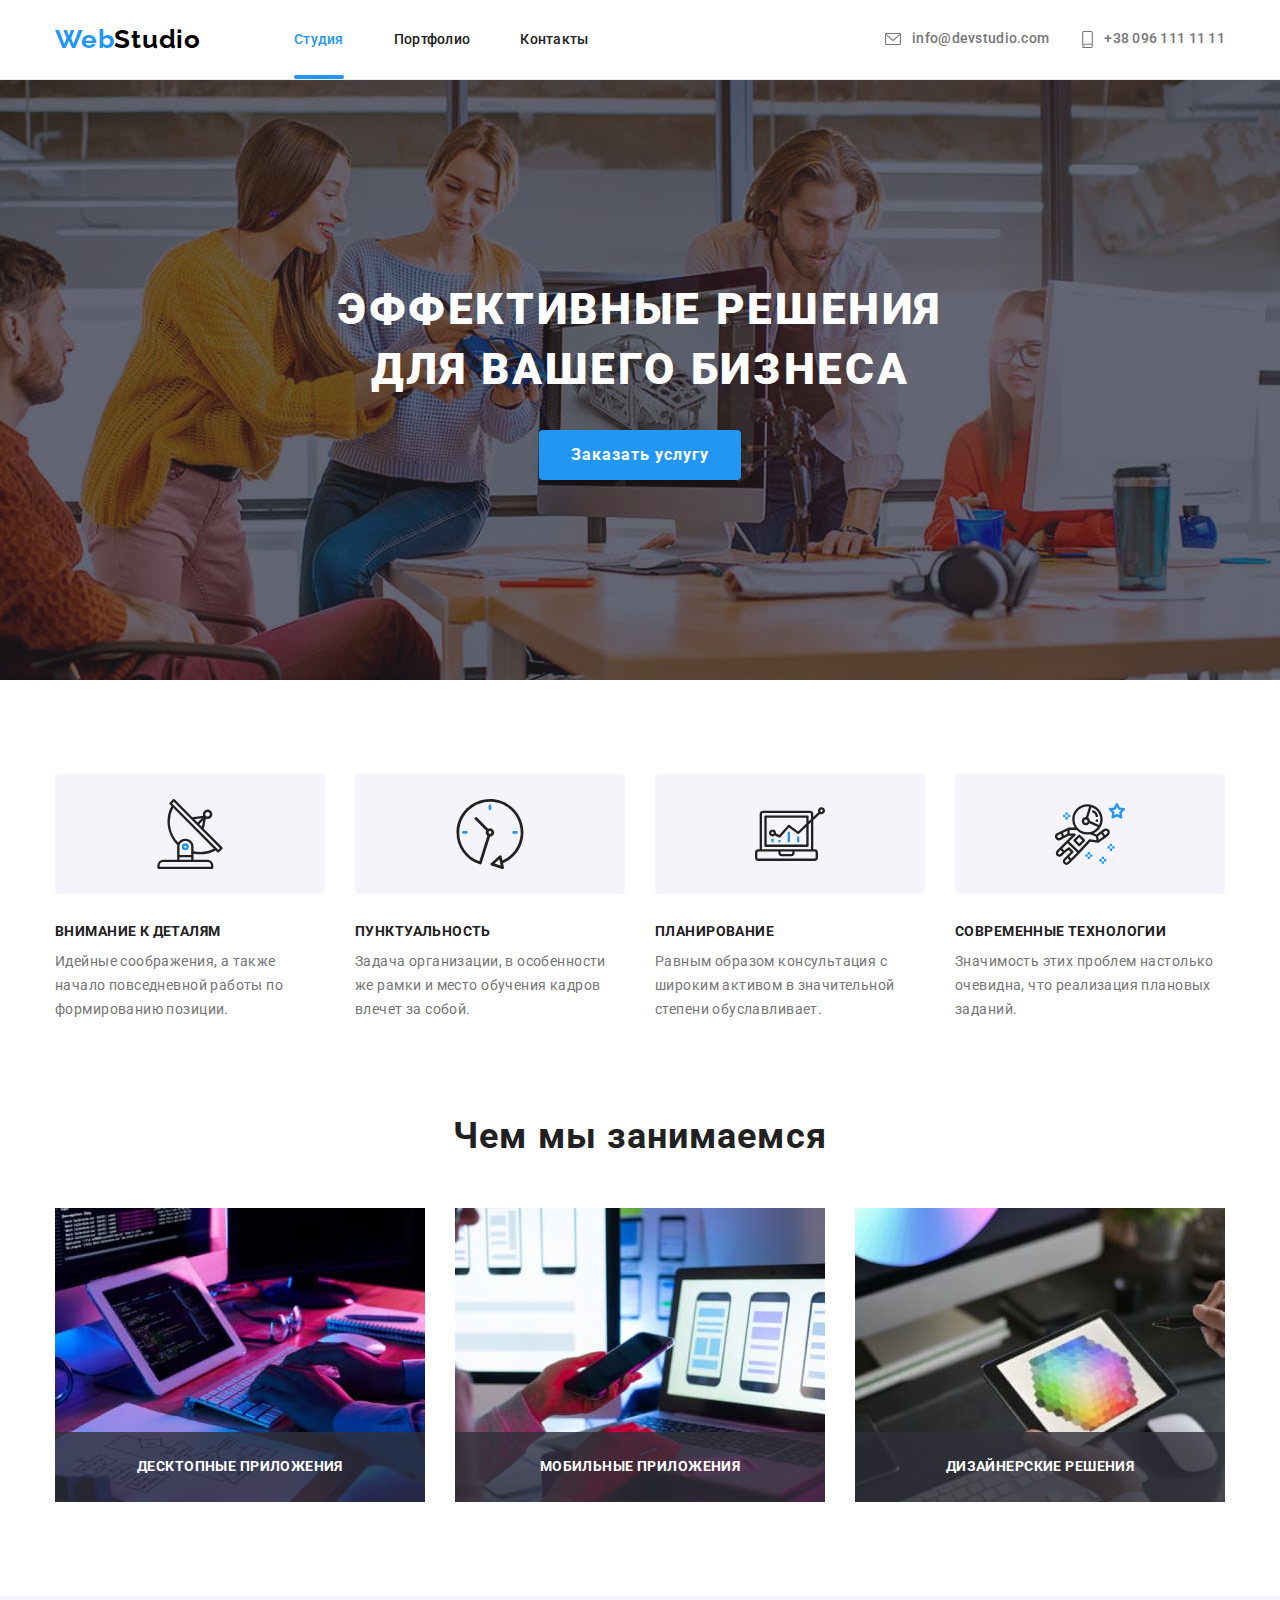
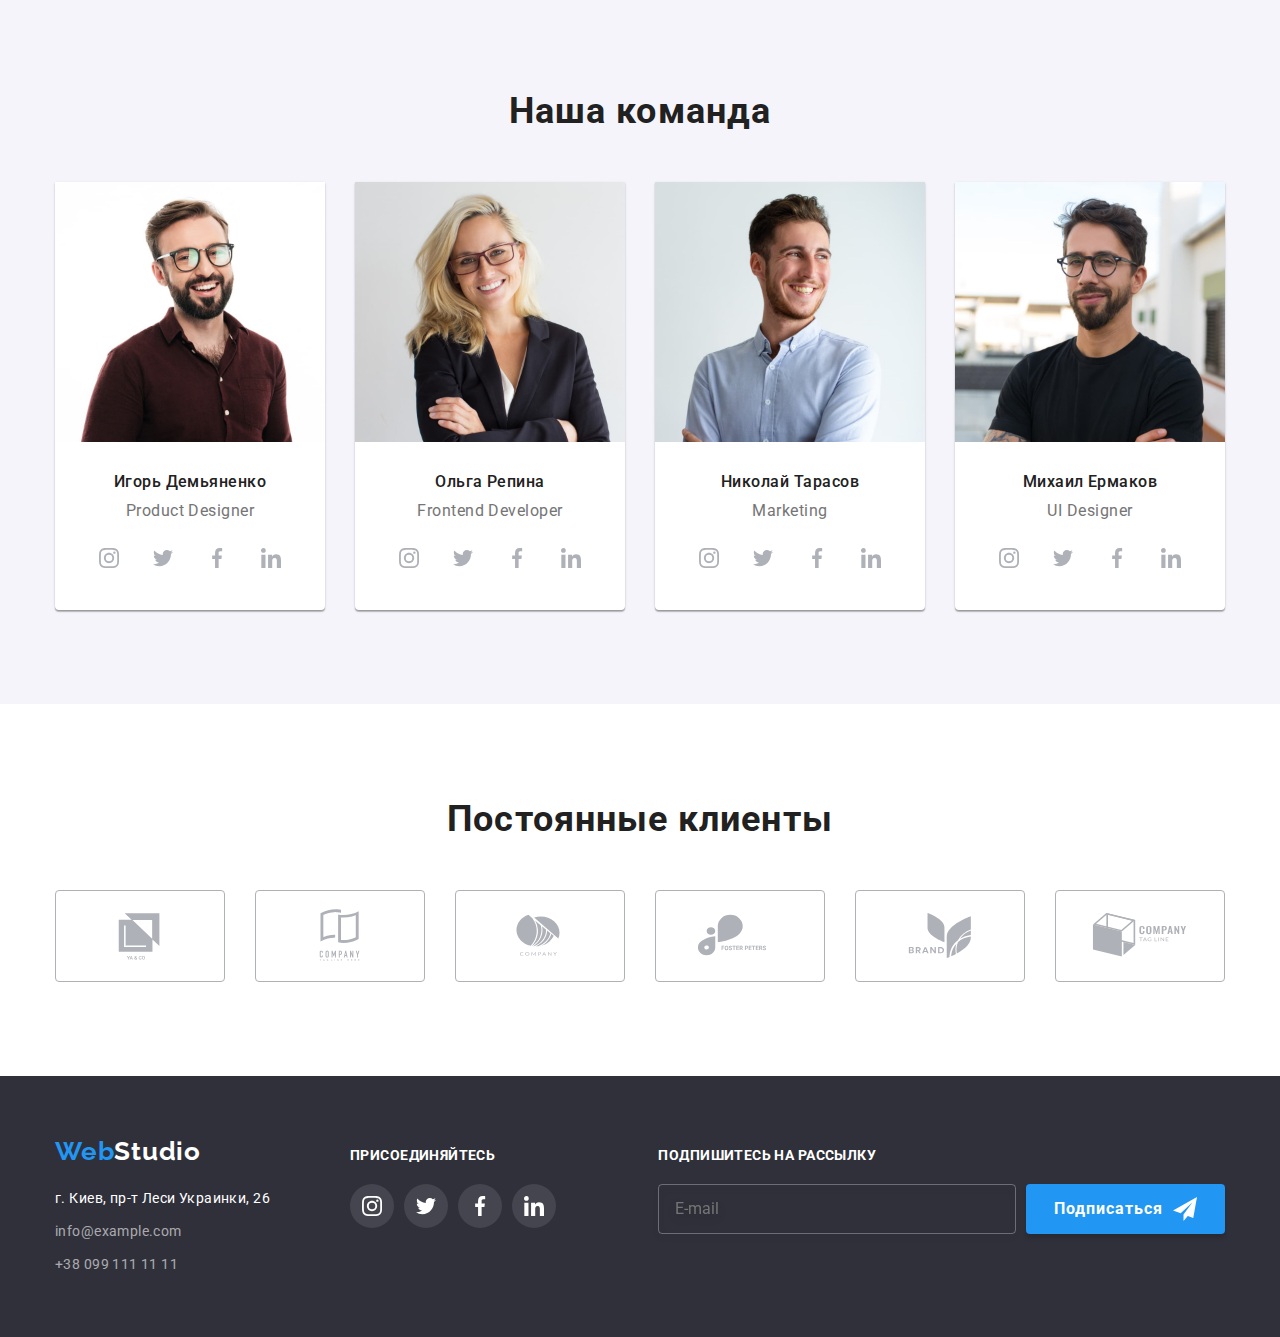
==== index.html @ 0b3add5d "new-account" ====
<!DOCTYPE html>
<html lang="ru">
  <head>
    <meta charset="UTF-8" />
    <meta http-equiv="X-UA-Compatible" content="IE=edge" />
    <meta name="viewport" content="width=device-width, initial-scale=1.0" />
    <title>Студия</title>
    <link rel="preconnect" href="https://fonts.googleapis.com" />
    <link rel="preconnect" href="https://fonts.gstatic.com" crossorigin />
    <link
      href="https://fonts.googleapis.com/css2?family=Raleway:wght@700&family=Roboto:wght@400;500;700;900&display=swap"
      rel="stylesheet"
    />
    <link rel="stylesheet" href="./css/main.min.css" />
  </head>
  <body>
    <header class="header">
      <div class="container container__header">
        <nav class="navigation">
          <a class="logo header__logo" href="./index.html"
            ><span class="header__logo--first-color">Web</span
            ><span class="header__logo--second-color">Studio</span></a
          >
          <ul class="navigation__list-link">
            <li class="navigation__item">
              <a
                href="./index.html"
                class="navigation__link navigation__link--current"
                >Студия</a
              >
            </li>
            <li class="navigation__item">
              <a href="./portfolio.html" class="navigation__link">Портфолио</a>
            </li>
            <li class="navigation__item">
              <a href="" class="navigation__link">Контакты</a>
            </li>
          </ul>
        </nav>
        <ul class="contacts">
          <li class="contacts__item">
            <a href="mailto:info@devstudio.com" class="contacts__link"
              ><svg class="contacts__icon" width="18" height="16">
                <use href="./images/sprite.svg#header-mail"></use>
              </svg>
              info@devstudio.com</a
            >
          </li>
          <li class="contacts__item">
            <a href="tel:+380961111111" class="contacts__link"
              ><svg class="contacts__icon1" width="17" height="27">
                <use href="./images/sprite.svg#header-smartphone"></use>
              </svg>
              +38 096 111 11 11</a
            >
          </li>
        </ul>
      </div>
    </header>
    <main>
      <section class="hero">
        <div class="container container__hero">
          <h1 class="main-title">Эффективные решения для вашего бизнеса</h1>
          <button class="service-button" type="button" data-modal-open>
            Заказать услугу
          </button>
        </div>
      </section>
      <section class="advantages section">
        <div class="container">
          <h2 class="secondary-title secondary-title--hidden">
            Наши преимущества
          </h2>
          <ul class="advantages__list">
            <li class="advantages__item">
              <div class="advantages__logo--backdrop">
                <svg class="advantages__logo" width="70" height="70">
                  <use href="./images/sprite.svg#advantage-antenna"></use>
                </svg>
              </div>
              <h3 class="advantages__title">Внимание к деталям</h3>
              <p class="advantages__description">
                Идейные соображения, а также начало повседневной работы по
                формированию позиции.
              </p>
            </li>
            <li class="advantages__item">
              <div class="advantages__logo--backdrop">
                <svg class="advantages__logo" width="70" height="70">
                  <use href="./images/sprite.svg#advantage-clock"></use>
                </svg>
              </div>
              <h3 class="advantages__title">Пунктуальность</h3>
              <p class="advantages__description">
                Задача организации, в особенности же рамки и место обучения
                кадров влечет за собой.
              </p>
            </li>
            <li class="advantages__item">
              <div class="advantages__logo--backdrop">
                <svg class="advantages__logo" width="70" height="70">
                  <use href="./images/sprite.svg#advantage-diagram"></use>
                </svg>
              </div>
              <h3 class="advantages__title">Планирование</h3>
              <p class="advantages__description">
                Равным образом консультация с широким активом в значительной
                степени обуславливает.
              </p>
            </li>
            <li class="advantages__item">
              <div class="advantages__logo--backdrop">
                <svg class="advantages__logo" width="70" height="70">
                  <use href="./images/sprite.svg#advantage-astronaut"></use>
                </svg>
              </div>
              <h3 class="advantages__title">Современные технологии</h3>
              <p class="advantages__description">
                Значимость этих проблем настолько очевидна, что реализация
                плановых заданий.
              </p>
            </li>
          </ul>
        </div>
      </section>
      <section class="what-we-do-section">
        <div class="container">
          <h2 class="secondary-title">Чем мы занимаемся</h2>
          <ul class="what-we-do__list">
            <li class="what-we-do__item">
              <img
                src="./images/we-do-1.jpg"
                alt="Десктопные приложения"
                width="370"
                height="294"
                class="what-we-do__image"
              />
              <p class="what-we-do-label">Десктопные приложения</p>
            </li>
            <li class="what-we-do__item">
              <img
                src="./images/we-do-2.jpg"
                alt="Мобильные приложения"
                width="370"
                height="294"
                class="what-we-do__image"
              />
              <p class="what-we-do-label">Мобильные приложения</p>
            </li>
            <li class="what-we-do__item">
              <img
                src="./images/we-do-3.jpg"
                alt="Дизайнерские решения"
                width="370"
                height="294"
                class="what-we-do__image"
              />
              <p class="what-we-do-label">Дизайнерские решения</p>
            </li>
          </ul>
        </div>
      </section>
      <section class="our-team-section">
        <div class="container">
          <h2 class="secondary-title">Наша команда</h2>
          <ul class="our-team__list">
            <li class="our-team__item">
              <img
                src="./images/team-foto1.jpg"
                alt="Фотография члена команды"
                width="270"
                height="260"
                class="our-team__foto"
              />
              <p class="our-team__member-team-name">Игорь Демьяненко</p>
              <p class="our-team__member-team-position" lang="en">
                Product Designer
              </p>
              <ul class="social-links-list">
                <li class="social-links-list__item">
                  <a href="" class="social-links-list__social-link">
                    <svg class="social-link-icon" width="20" height="20">
                      <use href="./images/sprite.svg#social-instagram"></use>
                    </svg>
                  </a>
                </li>
                <li class="social-links-list__item">
                  <a href="" class="social-links-list__social-link">
                    <svg class="social-link-icon" width="20" height="20">
                      <use href="./images/sprite.svg#social-twitter"></use>
                    </svg>
                  </a>
                </li>
                <li class="social-links-list__item">
                  <a href="" class="social-links-list__social-link">
                    <svg class="social-link-icon" width="20" height="20">
                      <use href="./images/sprite.svg#social-facebook"></use>
                    </svg>
                  </a>
                </li>
                <li class="social-links-list__item">
                  <a href="" class="social-links-list__social-link">
                    <svg class="social-link-icon" width="20" height="20">
                      <use href="./images/sprite.svg#social-linkedin"></use>
                    </svg>
                  </a>
                </li>
              </ul>
            </li>
            <li class="our-team__item">
              <img
                src="./images/team-foto2.jpg"
                alt="Фотография члена команды"
                width="270"
                height="260"
                class="our-team__foto"
              />
              <p class="our-team__member-team-name">Ольга Репина</p>
              <p class="our-team__member-team-position" lang="en">
                Frontend Developer
              </p>
              <ul class="social-links-list">
                <li class="social-links-list__item">
                  <a href="" class="social-links-list__social-link">
                    <svg class="social-link-icon" width="20" height="20">
                      <use href="./images/sprite.svg#social-instagram"></use>
                    </svg>
                  </a>
                </li>
                <li class="social-links-list__item">
                  <a href="" class="social-links-list__social-link">
                    <svg class="social-link-icon" width="20" height="20">
                      <use href="./images/sprite.svg#social-twitter"></use>
                    </svg>
                  </a>
                </li>
                <li class="social-links-list__item">
                  <a href="" class="social-links-list__social-link">
                    <svg class="social-link-icon" width="20" height="20">
                      <use href="./images/sprite.svg#social-facebook"></use>
                    </svg>
                  </a>
                </li>
                <li class="social-links-list__item">
                  <a href="" class="social-links-list__social-link">
                    <svg class="social-link-icon" width="20" height="20">
                      <use href="./images/sprite.svg#social-linkedin"></use>
                    </svg>
                  </a>
                </li>
              </ul>
            </li>
            <li class="our-team__item">
              <img
                src="./images/team-foto3.jpg"
                alt="Фотография члена команды"
                width="270"
                height="260"
                class="our-team__foto"
              />
              <p class="our-team__member-team-name">Николай Тарасов</p>
              <p class="our-team__member-team-position" lang="en">Marketing</p>
              <ul class="social-links-list">
                <li class="social-links-list__item">
                  <a href="" class="social-links-list__social-link">
                    <svg class="social-link-icon" width="20" height="20">
                      <use href="./images/sprite.svg#social-instagram"></use>
                    </svg>
                  </a>
                </li>
                <li class="social-links-list__item">
                  <a href="" class="social-links-list__social-link">
                    <svg class="social-link-icon" width="20" height="20">
                      <use href="./images/sprite.svg#social-twitter"></use>
                    </svg>
                  </a>
                </li>
                <li class="social-links-list__item">
                  <a href="" class="social-links-list__social-link">
                    <svg class="social-link-icon" width="20" height="20">
                      <use href="./images/sprite.svg#social-facebook"></use>
                    </svg>
                  </a>
                </li>
                <li class="social-links-list__item">
                  <a href="" class="social-links-list__social-link">
                    <svg class="social-link-icon" width="20" height="20">
                      <use href="./images/sprite.svg#social-linkedin"></use>
                    </svg>
                  </a>
                </li>
              </ul>
            </li>
            <li class="our-team__item">
              <img
                src="./images/team-foto4.jpg"
                alt="Фотография члена команды"
                width="270"
                height="260"
                class="our-team__foto"
              />
              <p class="our-team__member-team-name">Михаил Ермаков</p>
              <p class="our-team__member-team-position" lang="en">
                UI Designer
              </p>
              <ul class="social-links-list">
                <li class="social-links-list__item">
                  <a href="" class="social-links-list__social-link">
                    <svg class="social-link-icon" width="20" height="20">
                      <use href="./images/sprite.svg#social-instagram"></use>
                    </svg>
                  </a>
                </li>
                <li class="social-links-list__item">
                  <a href="" class="social-links-list__social-link">
                    <svg class="social-link-icon" width="20" height="20">
                      <use href="./images/sprite.svg#social-twitter"></use>
                    </svg>
                  </a>
                </li>
                <li class="social-links-list__item">
                  <a href="" class="social-links-list__social-link">
                    <svg class="social-link-icon" width="20" height="20">
                      <use href="./images/sprite.svg#social-facebook"></use>
                    </svg>
                  </a>
                </li>
                <li class="social-links-list__item">
                  <a href="" class="social-links-list__social-link">
                    <svg class="social-link-icon" width="20" height="20">
                      <use href="./images/sprite.svg#social-linkedin"></use>
                    </svg>
                  </a>
                </li>
              </ul>
            </li>
          </ul>
        </div>
      </section>
      <section class="our-partners-section">
        <div class="container">
          <h2 class="secondary-title">Постоянные клиенты</h2>
          <ul class="our-partners__list">
            <li class="our-partners__item">
              <a href="" class="our-partners__link">
                <svg class="our-partners__logo" width="106" height="60">
                  <use href="./images/sprite.svg#company-logo-1"></use>
                </svg>
              </a>
            </li>
            <li class="our-partners__item">
              <a href="" class="our-partners__link">
                <svg class="our-partners__logo" width="106" height="60">
                  <use href="./images/sprite.svg#company-logo-2"></use>
                </svg>
              </a>
            </li>
            <li class="our-partners__item">
              <a href="" class="our-partners__link">
                <svg class="our-partners__logo" width="106" height="60">
                  <use href="./images/sprite.svg#company-logo-3"></use>
                </svg>
              </a>
            </li>
            <li class="our-partners__item">
              <a href="" class="our-partners__link">
                <svg class="our-partners__logo" width="106" height="60">
                  <use href="./images/sprite.svg#company-logo-4"></use>
                </svg>
              </a>
            </li>
            <li class="our-partners__item">
              <a href="" class="our-partners__link">
                <svg class="our-partners__logo" width="106" height="60">
                  <use href="./images/sprite.svg#company-logo-5"></use>
                </svg>
              </a>
            </li>
            <li class="our-partners__item">
              <a href="" class="our-partners__link">
                <svg class="our-partners__logo" width="106" height="60">
                  <use href="./images/sprite.svg#company-logo-6"></use>
                </svg>
              </a>
            </li>
          </ul>
        </div>
      </section>
    </main>
    <footer class="footer">
      <div class="container container__footer">
        <div class="footer__contacts">
          <a href="./index.html" class="logo footer__logo">
            <span class="footer__logo--first-color">Web</span
            ><span class="footer__logo--second-color">Studio</span>
          </a>
          <address class="address">
            <ul class="address__list">
              <li class="address__item">
                <a href="" class="address__link address__link--color"
                  >г. Киев, пр-т Леси Украинки, 26</a
                >
              </li>
              <li class="address__item">
                <a
                  href="mailto:info@example.com"
                  class="address__link address__link--different-color"
                  >info@example.com</a
                >
              </li>
              <li class="address__item">
                <a
                  href="tel:+380991111111"
                  class="address__link address__link--different-color"
                  >+38 099 111 11 11</a
                >
              </li>
            </ul>
          </address>
        </div>
        <div class="join">
          <p class="footer__action-title">присоединяйтесь</p>
          <ul class="social-links-list">
            <li class="social-links-list__item">
              <a
                href=""
                class="social-links-list__social-link social-links-list__social-link--footer-colors"
              >
                <svg class="social-link-icon" width="20" height="20">
                  <use href="./images/sprite.svg#social-instagram"></use>
                </svg>
              </a>
            </li>
            <li class="social-links-list__item">
              <a
                href=""
                class="social-links-list__social-link social-links-list__social-link--footer-colors"
              >
                <svg class="social-link-icon" width="20" height="20">
                  <use href="./images/sprite.svg#social-twitter"></use>
                </svg>
              </a>
            </li>
            <li class="social-links-list__item">
              <a
                href=""
                class="social-links-list__social-link social-links-list__social-link--footer-colors"
              >
                <svg class="social-link-icon" width="20" height="20">
                  <use href="./images/sprite.svg#social-facebook"></use>
                </svg>
              </a>
            </li>
            <li class="social-links-list__item">
              <a
                href=""
                class="social-links-list__social-link social-links-list__social-link--footer-colors"
              >
                <svg class="social-link-icon" width="20" height="20">
                  <use href="./images/sprite.svg#social-linkedin"></use>
                </svg>
              </a>
            </li>
          </ul>
        </div>
        <div class="subscrube">
          <p class="footer__action-title">Подпишитесь на рассылку</p>
          <form class="subscrube__form">
            <input
              class="subscrube__input"
              type="email"
              name="email"
              placeholder="E-mail"
            />
            <button class="subscrube__button" type="submit">
              Подписаться
              <svg class="subscrube__icon" width="24" height="24">
                <use href="./images/sprite.svg#footer-send"></use>
              </svg>
            </button>
          </form>
        </div>
      </div>
    </footer>
    <!-- @@@@@@@@@@@@@@@@@@@@   MODAL-WINDOW   $$$$$$$$$$$$$$$$$$$$$$$$ -->
    <div class="backdrop backdrop--is-hidden" data-modal>
      <div class="modal-window">
        <button class="close-button" data-modal-close>
          <svg class="close-icon" width="30" height="30">
            <use href="./images/sprite.svg#modal-close"></use>
          </svg>
        </button>
        <p class="modal-window__title">
          Оставьте свои данные, мы вам перезвоним
        </p>
        <form class="reqest-form" autocomplete="off">
          <label class="reqest-form__label">
            <span>Имя</span>
            <input class="reqest-form__input" name="name" type="text" />
            <svg class="reqest-form__icon" width="18" height="18">
              <use href="./images/sprite.svg#modal-person"></use>
            </svg>
          </label>
          <label class="reqest-form__label">
            <span>Телефон</span>
            <input class="reqest-form__input" name="phonenumber" type="tel" />
            <svg class="reqest-form__icon" width="18" height="18">
              <use href="./images/sprite.svg#modal-phone"></use>
            </svg>
          </label>
          <label class="reqest-form__label">
            <span>Почта</span>
            <input class="reqest-form__input" name="email" type="email" />
            <svg class="reqest-form__icon" width="18" height="18">
              <use href="./images/sprite.svg#modal-email"></use>
            </svg>
          </label>
          <label class="reqest-form__label reqest-form__label--larger-margin">
            <span>Комментарий</span>
            <textarea
              class="reqest-form__textarea"
              name="comments"
              placeholder="Введите текст"
            ></textarea>
          </label>
          <label class="reqest-form__label-checkbox">
            <input type="checkbox" class="reqest-form__checkbox" />
            <span class="reqest-form__icon-checkbox"></span>
            <span>Соглашаюсь с рассылкой и принимаю</span>&nbsp;
            <a href="" class="reqest-form__agreement-link">Условия договора</a>
          </label>
          <button class="reqest-form__button" type="submit">Отправить</button>
        </form>
      </div>
    </div>
    <script src="./js/modal.js"></script>
  </body>
</html>
---- css/main.min.css ----
*,::before,::after{-webkit-box-sizing:border-box;box-sizing:border-box}html{line-height:1.15;-webkit-text-size-adjust:100%;-moz-tab-size:4;-o-tab-size:4;tab-size:4}body{margin:0;font-family:system-ui,-apple-system,"Segoe UI",Roboto,Helvetica,Arial,sans-serif,"Apple Color Emoji","Segoe UI Emoji"}hr{height:0;color:inherit}abbr[title]{-webkit-text-decoration:underline dotted;text-decoration:underline dotted}b,strong{font-weight:bolder}code,kbd,samp,pre{font-family:ui-monospace, SFMono-Regular, Consolas, 'Liberation Mono', Menlo, monospace;font-size:1em}small{font-size:80%}sub,sup{font-size:75%;line-height:0;position:relative;vertical-align:baseline}sub{bottom:-0.25em}sup{top:-0.5em}table{text-indent:0;border-color:inherit}button,input,optgroup,select,textarea{font-family:inherit;font-size:100%;line-height:1.15;margin:0}button,select{text-transform:none}button,[type='button'],[type='reset'],[type='submit']{-webkit-appearance:button}::-moz-focus-inner{border-style:none;padding:0}:-moz-focusring{outline:1px dotted ButtonText}:-moz-ui-invalid{box-shadow:none}legend{padding:0}progress{vertical-align:baseline}::-webkit-inner-spin-button,::-webkit-outer-spin-button{height:auto}[type='search']{-webkit-appearance:textfield;outline-offset:-2px}::-webkit-search-decoration{-webkit-appearance:none}::-webkit-file-upload-button{-webkit-appearance:button;font:inherit}summary{display:list-item}ul{margin:0;padding:0;list-style:none}h1,h2,h3,p{margin:0;padding:0}img,svg{display:block}a{text-decoration:none}address{font-style:normal}body{font-family:"Roboto",sans-serif;color:#212121;background-color:#ffffff}.navigation__link,.contacts__link{-webkit-transition:color 250ms cubic-bezier(0.4, 0, 0.2, 1);transition:color 250ms cubic-bezier(0.4, 0, 0.2, 1)}.navigation__link:hover,.contacts__link:hover,.navigation__link:focus,.contacts__link:focus{-webkit-transform:transition;transform:transition;color:#2196f3}.secondary-title--hidden,.reqest-form__checkbox{position:absolute;width:1px;height:1px;margin:-1px;padding:0;overflow:hidden;border:0;clip:rect(0 0 0 0)}.secondary-title{margin-bottom:50px;font-weight:700;font-size:36px;line-height:1.17;letter-spacing:0.03em;text-align:center;color:#212121}.container{width:1200px;padding:0 15px;margin:0 auto}.service-button,.subscrube__button,.reqest-form__button,.filter__button{display:-webkit-box;display:-ms-flexbox;display:flex;-webkit-box-pack:center;-ms-flex-pack:center;justify-content:center;-webkit-box-align:center;-ms-flex-align:center;align-items:center;-webkit-box-shadow:0px 4px 4px rgba(0,0,0,0.15);box-shadow:0px 4px 4px rgba(0,0,0,0.15);border-radius:4px;border:none;cursor:pointer;-webkit-transition:background-color 250ms cubic-bezier(0.4, 0, 0.2, 1);transition:background-color 250ms cubic-bezier(0.4, 0, 0.2, 1)}.service-button:hover,.subscrube__button:hover,.reqest-form__button:hover,.filter__button:hover,.service-button:focus,.subscrube__button:focus,.reqest-form__button:focus,.filter__button:focus{-webkit-transform:transition;transform:transition;background-color:#188ce8}.service-button,.subscrube__button,.reqest-form__button{font-weight:700;font-size:16px;line-height:1.88;letter-spacing:0.06em;color:#fff;background-color:#2196f3}.filter__button{font-weight:500;font-size:16px;line-height:1.62;letter-spacing:0.03em;background-color:#f5f4fa;-webkit-box-shadow:none;box-shadow:none;-webkit-transition:color 250ms cubic-bezier(0.4, 0, 0.2, 1),background-color 250ms cubic-bezier(0.4, 0, 0.2, 1),-webkit-box-shadow 250ms cubic-bezier(0.4, 0, 0.2, 1);transition:color 250ms cubic-bezier(0.4, 0, 0.2, 1),background-color 250ms cubic-bezier(0.4, 0, 0.2, 1),-webkit-box-shadow 250ms cubic-bezier(0.4, 0, 0.2, 1);transition:color 250ms cubic-bezier(0.4, 0, 0.2, 1),background-color 250ms cubic-bezier(0.4, 0, 0.2, 1),box-shadow 250ms cubic-bezier(0.4, 0, 0.2, 1);transition:color 250ms cubic-bezier(0.4, 0, 0.2, 1),background-color 250ms cubic-bezier(0.4, 0, 0.2, 1),box-shadow 250ms cubic-bezier(0.4, 0, 0.2, 1),-webkit-box-shadow 250ms cubic-bezier(0.4, 0, 0.2, 1)}.filter__button:hover,.filter__button:focus{-webkit-transform:transition;transform:transition;color:#fff;-webkit-box-shadow:0px 4px 4px rgba(0,0,0,0.15);box-shadow:0px 4px 4px rgba(0,0,0,0.15)}.service-button{padding:10px 32px}.subscrube__button{padding:10px 28px}.reqest-form__button{-ms-flex-item-align:center;-ms-grid-row-align:center;align-self:center;width:200px;padding:10px 56px}.filter__button{padding:6px 22px}.filter__button--current{color:#fff;background-color:#2196f3;-webkit-box-shadow:0px 4px 4px rgba(0,0,0,0.15);box-shadow:0px 4px 4px rgba(0,0,0,0.15)}.close-button{position:absolute;right:8px;top:8px;display:-webkit-box;display:-ms-flexbox;display:flex;-webkit-box-pack:center;-ms-flex-pack:center;justify-content:center;-webkit-box-align:center;-ms-flex-align:center;align-items:center;width:30px;height:30px;border-radius:50%;border:1px solid rgba(0,0,0,0.1);background-color:inherit;fill:currentColor;outline-color:transparent;-webkit-transition:fill 250ms cubic-bezier(0.4, 0, 0.2, 1),outline-color 250ms cubic-bezier(0.4, 0, 0.2, 1);transition:fill 250ms cubic-bezier(0.4, 0, 0.2, 1),outline-color 250ms cubic-bezier(0.4, 0, 0.2, 1)}.close-button:hover,.close-button:focus{fill:#2196f3;cursor:pointer;outline-color:#2196f3}.logo{font-family:"Raleway",sans-serif;font-weight:700;font-size:26px;line-height:1.19;letter-spacing:0.03em}.header__logo{margin-right:93px}.header__logo--first-color{color:#2196f3}.header__logo--second-color{color:#000}.footer__logo{display:inline-block;margin-bottom:20px}.footer__logo--first-color{color:#2196f3}.footer__logo--second-color{color:#fff}.header{padding:24px 0;border-bottom:1px solid #ececec}.container__header{display:-webkit-box;display:-ms-flexbox;display:flex;-webkit-box-align:center;-ms-flex-align:center;align-items:center}.navigation{display:-webkit-box;display:-ms-flexbox;display:flex;-ms-flex-item-align:center;align-self:center}.navigation__list-link{display:-webkit-box;display:-ms-flexbox;display:flex;-webkit-box-align:center;-ms-flex-align:center;align-items:center}.navigation__item:not(:last-child){margin-right:50px}.navigation__link{position:relative;font-weight:500;font-size:14px;line-height:1.14;letter-spacing:0.02em;color:#212121}.navigation__link--current{color:#2196f3}.navigation__link--current::after{content:'';position:absolute;bottom:-32px;height:4px;width:100%;display:block;background-color:#2196f3;border-radius:2px}.contacts{display:-webkit-box;display:-ms-flexbox;display:flex;-webkit-box-align:center;-ms-flex-align:center;align-items:center;margin-left:auto}.contacts__item:first-child{margin-right:30px}.contacts__link{display:-webkit-box;display:-ms-flexbox;display:flex;-webkit-box-align:center;-ms-flex-align:center;align-items:center;font-weight:500;font-size:14px;line-height:1.14;letter-spacing:0.02em;color:#757575}.contacts__icon{margin-right:10px;fill:currentColor}.contacts__icon1{margin-right:8px;fill:currentColor}.container__hero{display:-webkit-box;display:-ms-flexbox;display:flex;-webkit-box-orient:vertical;-webkit-box-direction:normal;-ms-flex-direction:column;flex-direction:column;-webkit-box-align:center;-ms-flex-align:center;align-items:center}.hero{max-width:1600px;margin:0 auto;padding:200px 0;background-color:#c4c4c4;background-image:-webkit-gradient(linear, left top, left bottom, from(rgba(47,48,58,0.4)), to(rgba(47,48,58,0.4))),url(../images/bg-hero.jpg);background-image:linear-gradient(rgba(47,48,58,0.4), rgba(47,48,58,0.4)),url(../images/bg-hero.jpg);background-repeat:no-repeat;background-position:center;background-size:cover}.main-title{width:700px;margin-bottom:30px;font-weight:900;font-size:44px;line-height:1.36;letter-spacing:0.06em;text-align:center;text-transform:uppercase;color:#fff}.advantages{padding-top:94px}.advantages__list{display:-webkit-box;display:-ms-flexbox;display:flex;-webkit-box-pack:justify;-ms-flex-pack:justify;justify-content:space-between}.advantages__item{-ms-flex-preferred-size:calc((100% - 90px) / 4);flex-basis:calc((100% - 90px) / 4)}.advantages__logo--backdrop{height:120px;margin-bottom:30px;display:-webkit-box;display:-ms-flexbox;display:flex;-webkit-box-pack:center;-ms-flex-pack:center;justify-content:center;-webkit-box-align:center;-ms-flex-align:center;align-items:center;background:#f5f4fa;border-radius:4px}.advantages__title{margin-bottom:10px;font-weight:700;font-size:14px;line-height:1.14;letter-spacing:0.03em;text-transform:uppercase;color:#212121}.advantages__description{font-weight:400;font-size:14px;line-height:1.71;letter-spacing:0.03em;color:#757575}.what-we-do-section{padding:94px 0}.what-we-do__list{display:-webkit-box;display:-ms-flexbox;display:flex;-webkit-box-pack:justify;-ms-flex-pack:justify;justify-content:space-between}.what-we-do__item{position:relative}.what-we-do-label{position:absolute;bottom:0;width:100%;padding-top:27px;padding-bottom:27px;font-weight:700;font-size:14px;line-height:1.14;text-align:center;letter-spacing:0.03em;text-transform:uppercase;color:#fff;background-color:rgba(47,48,58,0.8)}.our-team-section{padding:94px 0;background-color:#f5f4fa}.our-team__list{display:-webkit-box;display:-ms-flexbox;display:flex;-webkit-box-pack:justify;-ms-flex-pack:justify;justify-content:space-between}.our-team__item{padding-bottom:30px;display:-webkit-box;display:-ms-flexbox;display:flex;-webkit-box-orient:vertical;-webkit-box-direction:normal;-ms-flex-direction:column;flex-direction:column;-webkit-box-align:center;-ms-flex-align:center;align-items:center;background:#ffffff;-webkit-box-shadow:0px 1px 3px rgba(0,0,0,0.12),0px 1px 1px rgba(0,0,0,0.14),0px 2px 1px rgba(0,0,0,0.2);box-shadow:0px 1px 3px rgba(0,0,0,0.12),0px 1px 1px rgba(0,0,0,0.14),0px 2px 1px rgba(0,0,0,0.2);border-radius:0px 0px 4px 4px}.our-team__member-team-name{margin-top:30px;margin-bottom:10px;font-weight:500;font-size:16px;line-height:1.19;letter-spacing:0.03em}.our-team__member-team-position{margin-bottom:16px;font-size:16px;line-height:1.19;letter-spacing:0.03em;color:#757575}.social-links-list{display:-webkit-box;display:-ms-flexbox;display:flex}.social-links-list__item:not(:last-child){margin-right:10px}.social-links-list__social-link{width:44px;height:44px;display:-webkit-box;display:-ms-flexbox;display:flex;-webkit-box-pack:center;-ms-flex-pack:center;justify-content:center;-webkit-box-align:center;-ms-flex-align:center;align-items:center;border-radius:50%;color:#afb1b8;-webkit-transition:background-color 250ms cubic-bezier(0.4, 0, 0.2, 1),color 250ms cubic-bezier(0.4, 0, 0.2, 1);transition:background-color 250ms cubic-bezier(0.4, 0, 0.2, 1),color 250ms cubic-bezier(0.4, 0, 0.2, 1)}.social-links-list__social-link--footer-colors{color:#fff;background-color:rgba(255,255,255,0.1)}.social-links-list__social-link:hover,.social-links-list__social-link:focus{color:#fff;background-color:#2196f3}.social-link-icon{fill:currentColor}.our-partners-section{padding:94px 0}.our-partners__list{display:-webkit-box;display:-ms-flexbox;display:flex;-webkit-box-pack:justify;-ms-flex-pack:justify;justify-content:space-between}.our-partners__link{width:170px;height:92px;display:-webkit-box;display:-ms-flexbox;display:flex;-webkit-box-pack:center;-ms-flex-pack:center;justify-content:center;-webkit-box-align:center;-ms-flex-align:center;align-items:center;border:1px solid #afb1b8;-webkit-box-sizing:border-box;box-sizing:border-box;border-radius:4px;color:#afb1b8;-webkit-transition:color 250ms cubic-bezier(0.4, 0, 0.2, 1),border-color 250ms cubic-bezier(0.4, 0, 0.2, 1);transition:color 250ms cubic-bezier(0.4, 0, 0.2, 1),border-color 250ms cubic-bezier(0.4, 0, 0.2, 1)}.our-partners__link:hover,.our-partners__link:focus{color:#2196f3;border-color:#2196f3}.our-partners__logo{fill:currentColor}.footer{padding:60px 0;background-color:#2f303a}.container__footer{display:-webkit-box;display:-ms-flexbox;display:flex;-webkit-box-align:baseline;-ms-flex-align:baseline;align-items:baseline}.address__list{margin-right:80px}.address__item:not(:last-child){margin-bottom:9px}.address__link{font-weight:400;font-size:14px;line-height:1.71;letter-spacing:0.03em;-webkit-transition:color 250ms cubic-bezier(0.4, 0, 0.2, 1);transition:color 250ms cubic-bezier(0.4, 0, 0.2, 1)}.address__link--color{color:#fff}.address__link--different-color{color:rgba(255,255,255,0.6)}.address__link:hover,.address__link:focus{color:#2196f3}.footer__action-title{margin-bottom:20px;font-weight:700;font-size:14px;line-height:1.14;letter-spacing:0.03em;text-transform:uppercase;color:#fff}.subscrube{margin-left:auto}.subscrube__form{display:-webkit-box;display:-ms-flexbox;display:flex}.subscrube__input{width:358px;height:50px;margin-right:10px;padding-left:16px;border:1px solid rgba(255,255,255,0.3);-webkit-box-sizing:border-box;box-sizing:border-box;-webkit-filter:drop-shadow(0px 4px 4px rgba(0,0,0,0.15));filter:drop-shadow(0px 4px 4px rgba(0,0,0,0.15));border-radius:4px;background-color:transparent;color:#fff}.subscrube__icon{margin-left:10px;fill:currentColor}.portfolio-section{padding:94px 0}.filter{display:-webkit-box;display:-ms-flexbox;display:flex;-webkit-box-pack:center;-ms-flex-pack:center;justify-content:center;margin-bottom:50px}.filter__item:not(:last-child){margin-right:8px}.examples-list{display:-webkit-box;display:-ms-flexbox;display:flex;-ms-flex-wrap:wrap;flex-wrap:wrap;-webkit-box-pack:justify;-ms-flex-pack:justify;justify-content:space-between}.examples-list__item:not(:nth-last-child(-n+3)){margin-bottom:30px}.examples-list__link{display:block;-webkit-transition:-webkit-box-shadow 250ms cubic-bezier(0.4, 0, 0.2, 1);transition:-webkit-box-shadow 250ms cubic-bezier(0.4, 0, 0.2, 1);transition:box-shadow 250ms cubic-bezier(0.4, 0, 0.2, 1);transition:box-shadow 250ms cubic-bezier(0.4, 0, 0.2, 1), -webkit-box-shadow 250ms cubic-bezier(0.4, 0, 0.2, 1)}.examples-list__link:hover,.examples-list__link:focus{-webkit-box-shadow:0px 1px 1px rgba(0,0,0,0.12),0px 4px 4px rgba(0,0,0,0.06),1px 4px 6px rgba(0,0,0,0.16);box-shadow:0px 1px 1px rgba(0,0,0,0.12),0px 4px 4px rgba(0,0,0,0.06),1px 4px 6px rgba(0,0,0,0.16)}.example-of-work{display:-webkit-box;display:-ms-flexbox;display:flex;-webkit-box-orient:vertical;-webkit-box-direction:normal;-ms-flex-direction:column;flex-direction:column;width:370px}.examples-of-work__overlay{position:relative;width:370px;overflow:hidden}.example-of-work__backdrop{position:absolute;width:100%;padding:63px 24px;background-color:rgba(33,150,243,0.9);-webkit-transition:-webkit-transform 250ms cubic-bezier(0.4, 0, 0.2, 1);transition:-webkit-transform 250ms cubic-bezier(0.4, 0, 0.2, 1);transition:transform 250ms cubic-bezier(0.4, 0, 0.2, 1);transition:transform 250ms cubic-bezier(0.4, 0, 0.2, 1), -webkit-transform 250ms cubic-bezier(0.4, 0, 0.2, 1)}.examples-list__link:hover .example-of-work__backdrop,.examples-list__link:focus .example-of-work__backdrop{-webkit-transform:translateY(-100%);transform:translateY(-100%)}.example-of-work__description{font-weight:400;font-size:18px;line-height:1.56;letter-spacing:0.03em;color:#fff}.example-of-work__meta{padding:20px 24px;-webkit-box-sizing:border-box;box-sizing:border-box;border:1px solid #eee}.example-of-work__name{margin-bottom:4px;font-weight:700;font-size:18px;line-height:2;letter-spacing:0.06em;color:#212121}.example-of-work__group-name{font-weight:400;font-size:16px;line-height:1.88;letter-spacing:0.03em;color:#757575}.backdrop{position:fixed;top:0;left:0;width:100%;height:100%;background-color:rgba(0,0,0,0.2);-webkit-transform:scale(1);transform:scale(1);-webkit-transition:opacity 400ms linear, visibility 400ms linear, -webkit-transform 400ms linear;transition:opacity 400ms linear, visibility 400ms linear, -webkit-transform 400ms linear;transition:opacity 400ms linear, transform 400ms linear, visibility 400ms linear;transition:opacity 400ms linear, transform 400ms linear, visibility 400ms linear, -webkit-transform 400ms linear}.backdrop--is-hidden{visibility:hidden;opacity:0;pointer-events:none;-webkit-transform:scale(0);transform:scale(0)}.modal-window{width:528px;position:absolute;top:50%;left:50%;-webkit-transform:translate(-50%, -50%);transform:translate(-50%, -50%);padding:40px;background-color:#ffffff}.modal-window__title{margin-bottom:12px;font-weight:700;font-size:20px;line-height:1.15;text-align:center;letter-spacing:0.03em}.reqest-form{display:-webkit-box;display:-ms-flexbox;display:flex;-webkit-box-orient:vertical;-webkit-box-direction:normal;-ms-flex-direction:column;flex-direction:column}.reqest-form__label{position:relative;margin-bottom:10px;display:-webkit-box;display:-ms-flexbox;display:flex;-webkit-box-orient:vertical;-webkit-box-direction:normal;-ms-flex-direction:column;flex-direction:column;font-weight:400;font-size:12px;line-height:1.17;letter-spacing:0.01em;color:#757575}.reqest-form__label--larger-margin{margin-bottom:20px}.reqest-form__input{height:40px;margin-top:4px;padding-left:42px;border:1px solid rgba(33,33,33,0.2);-webkit-box-sizing:border-box;box-sizing:border-box;border-radius:4px;outline-color:transparent;-webkit-transition:border-color 250ms cubic-bezier(0.4, 0, 0.2, 1),outline-color 250ms cubic-bezier(0.4, 0, 0.2, 1);transition:border-color 250ms cubic-bezier(0.4, 0, 0.2, 1),outline-color 250ms cubic-bezier(0.4, 0, 0.2, 1)}.reqest-form__input:hover,.reqest-form__input:focus,.reqest-form__input:active{border-color:#2196f3;outline-color:#2196f3}.reqest-form__textarea{resize:none;height:120px;margin-top:4px;padding:12px 16px;border:1px solid rgba(33,33,33,0.2);-webkit-box-sizing:border-box;box-sizing:border-box;border-radius:4px;outline-color:transparent;-webkit-transition:border-color 250ms cubic-bezier(0.4, 0, 0.2, 1),outline-color 250ms cubic-bezier(0.4, 0, 0.2, 1);transition:border-color 250ms cubic-bezier(0.4, 0, 0.2, 1),outline-color 250ms cubic-bezier(0.4, 0, 0.2, 1)}.reqest-form__textarea::-webkit-input-placeholder{font-size:12px;line-height:1.17;letter-spacing:0.01em;color:rgba(117,117,117,0.5)}.reqest-form__textarea:-ms-input-placeholder{font-size:12px;line-height:1.17;letter-spacing:0.01em;color:rgba(117,117,117,0.5)}.reqest-form__textarea::-ms-input-placeholder{font-size:12px;line-height:1.17;letter-spacing:0.01em;color:rgba(117,117,117,0.5)}.reqest-form__textarea::placeholder{font-size:12px;line-height:1.17;letter-spacing:0.01em;color:rgba(117,117,117,0.5)}.reqest-form__textarea:hover,.reqest-form__textarea:focus,.reqest-form__textarea:active{border-color:#2196f3;outline-color:#2196f3}.reqest-form__icon{position:absolute;top:29px;left:12px;fill:#212121;-webkit-transition:fill 250ms cubic-bezier(0.4, 0, 0.2, 1);transition:fill 250ms cubic-bezier(0.4, 0, 0.2, 1)}.reqest-form__input:hover+.reqest-form__icon,.reqest-form__input:focus+.reqest-form__icon,.reqest-form__input:active+.reqest-form__icon{fill:#2196f3}.reqest-form__label-checkbox{position:relative;display:-webkit-box;display:-ms-flexbox;display:flex;-webkit-box-pack:center;-ms-flex-pack:center;justify-content:center;-webkit-box-align:center;-ms-flex-align:center;align-items:center;margin-bottom:30px;font-weight:400;font-size:14px;line-height:1.71;letter-spacing:0.03em;color:#757575}.reqest-form__agreement-link{color:#2196f3;outline-color:transparent;-webkit-transition:outline-color 250ms cubic-bezier(0.4, 0, 0.2, 1);transition:outline-color 250ms cubic-bezier(0.4, 0, 0.2, 1)}.reqest-form__agreement-link:focus{outline-color:#2196f3}.reqest-form__icon-checkbox{margin-right:7px;margin-bottom:4px;width:16px;height:15px;background-image:url(../images/modal-box1.svg);background-size:contain;background-repeat:no-repeat;outline-color:transparent;-webkit-transition:outline-color 250ms cubic-bezier(0.4, 0, 0.2, 1),background-color 250ms cubic-bezier(0.4, 0, 0.2, 1);transition:outline-color 250ms cubic-bezier(0.4, 0, 0.2, 1),background-color 250ms cubic-bezier(0.4, 0, 0.2, 1)}.reqest-form__checkbox:focus+.reqest-form__icon-checkbox{outline:#2196f3 3px solid;-webkit-box-sizing:content-box;box-sizing:content-box;border-radius:2px}.reqest-form__checkbox:checked+.reqest-form__icon-checkbox{background-image:url(../images/modal-check.svg);background-repeat:no-repeat;background-position:center;border-radius:2px;background-color:#2196f3}
/*# sourceMappingURL=main.min.css.map */
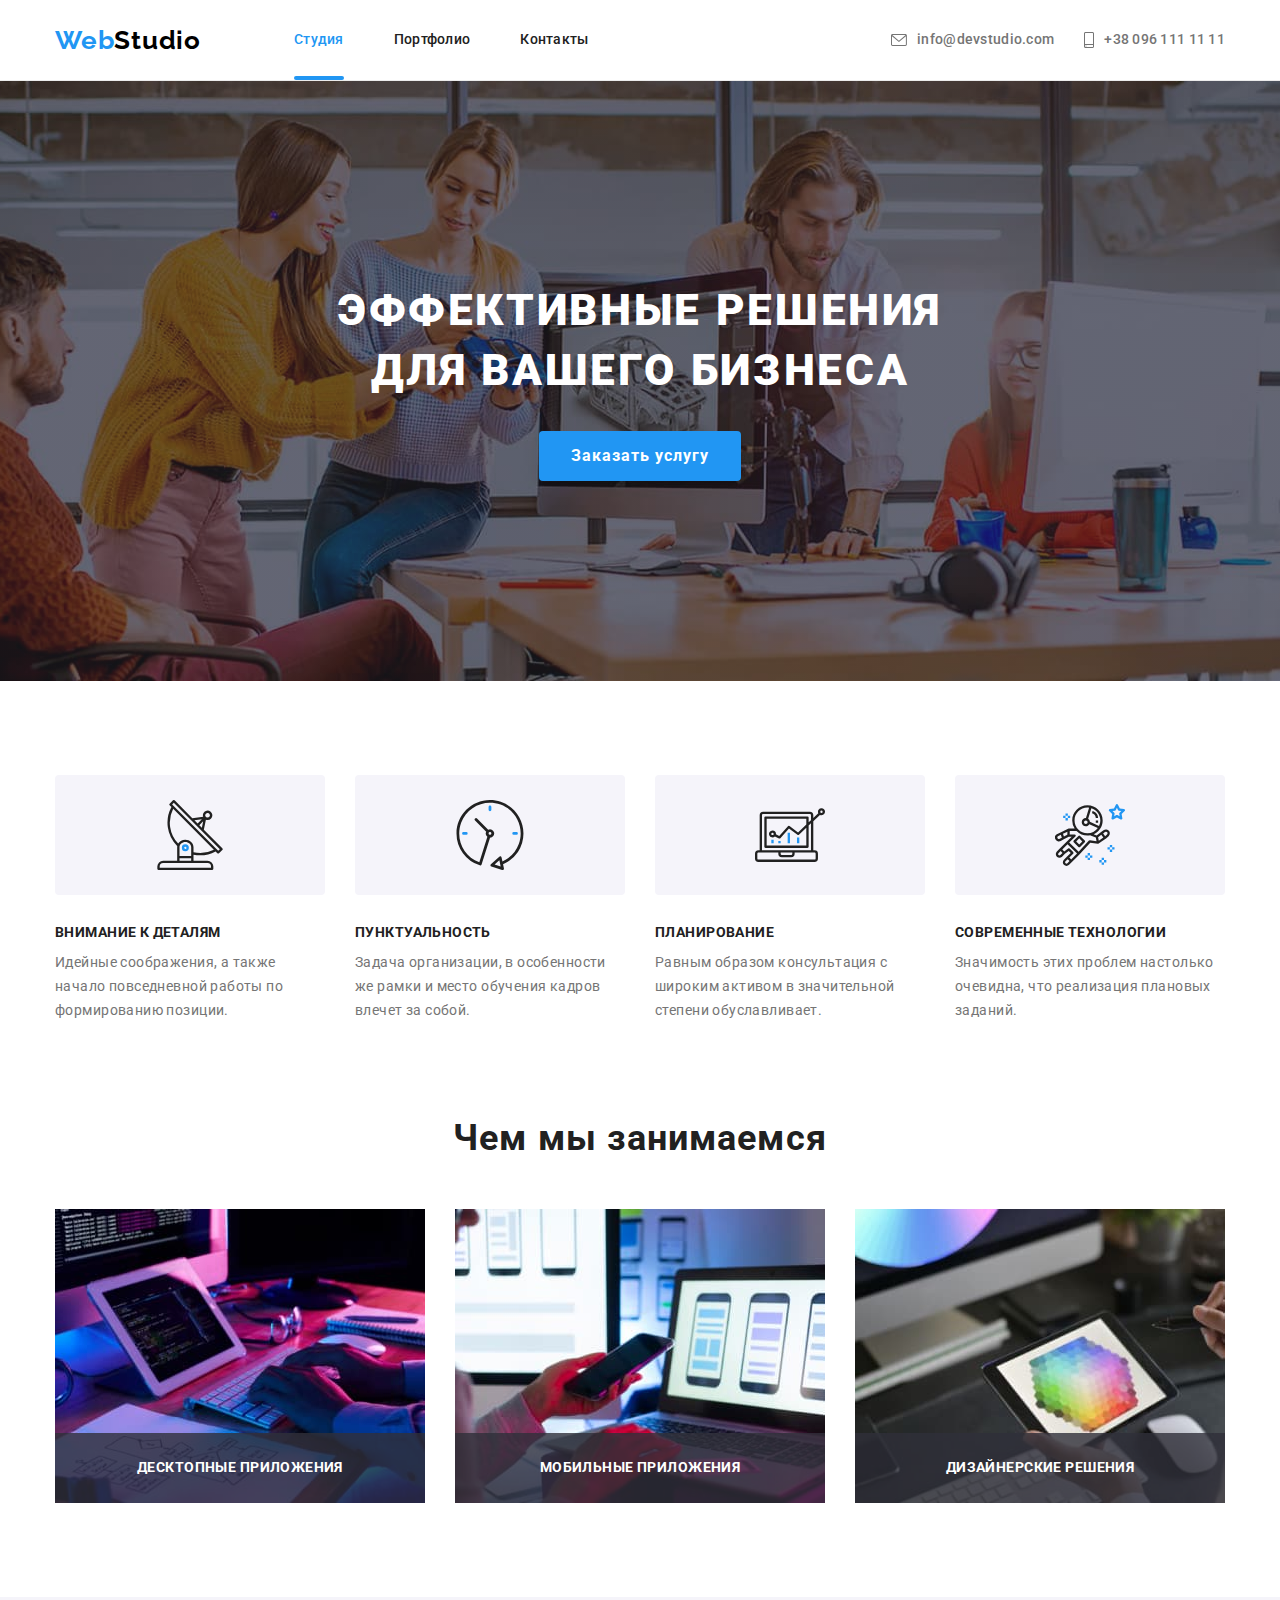
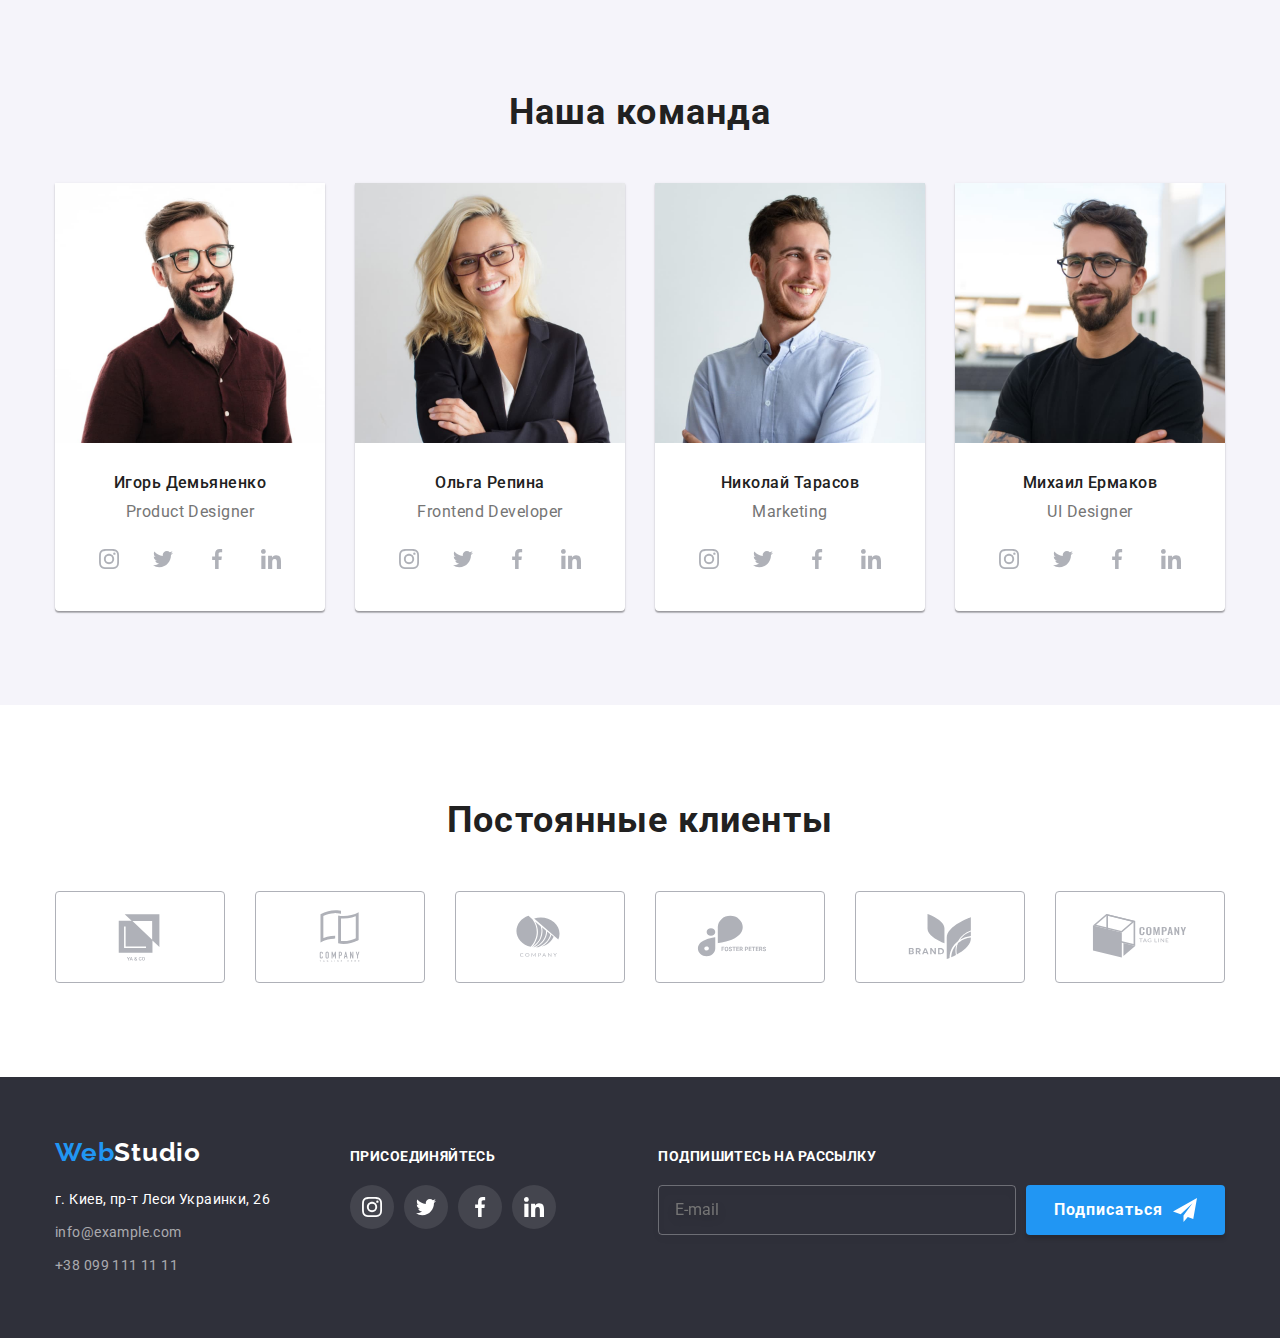
==== commit 92e29f13: "correct-header-and-contact-icon" ====
--- a/index.html
+++ b/index.html
@@ -23,11 +23,7 @@
           >
           <ul class="navigation__list-link">
             <li class="navigation__item">
-              <a
-                href="./index.html"
-                class="navigation__link navigation__link--current"
-                >Студия</a
-              >
+              <a href="./index.html" class="navigation__link navigation__link--current">Студия</a>
             </li>
             <li class="navigation__item">
               <a href="./portfolio.html" class="navigation__link">Портфолио</a>
@@ -40,7 +36,7 @@
         <ul class="contacts">
           <li class="contacts__item">
             <a href="mailto:info@devstudio.com" class="contacts__link"
-              ><svg class="contacts__icon" width="18" height="16">
+              ><svg class="contacts__icon" width="16" height="12">
                 <use href="./images/sprite.svg#header-mail"></use>
               </svg>
               info@devstudio.com</a
@@ -48,7 +44,7 @@
           </li>
           <li class="contacts__item">
             <a href="tel:+380961111111" class="contacts__link"
-              ><svg class="contacts__icon1" width="17" height="27">
+              ><svg class="contacts__icon" width="10" height="16">
                 <use href="./images/sprite.svg#header-smartphone"></use>
               </svg>
               +38 096 111 11 11</a
@@ -61,16 +57,12 @@
       <section class="hero">
         <div class="container container__hero">
           <h1 class="main-title">Эффективные решения для вашего бизнеса</h1>
-          <button class="service-button" type="button" data-modal-open>
-            Заказать услугу
-          </button>
+          <button class="service-button" type="button" data-modal-open>Заказать услугу</button>
         </div>
       </section>
       <section class="advantages section">
         <div class="container">
-          <h2 class="secondary-title secondary-title--hidden">
-            Наши преимущества
-          </h2>
+          <h2 class="secondary-title secondary-title--hidden">Наши преимущества</h2>
           <ul class="advantages__list">
             <li class="advantages__item">
               <div class="advantages__logo--backdrop">
@@ -80,8 +72,7 @@
               </div>
               <h3 class="advantages__title">Внимание к деталям</h3>
               <p class="advantages__description">
-                Идейные соображения, а также начало повседневной работы по
-                формированию позиции.
+                Идейные соображения, а также начало повседневной работы по формированию позиции.
               </p>
             </li>
             <li class="advantages__item">
@@ -92,8 +83,7 @@
               </div>
               <h3 class="advantages__title">Пунктуальность</h3>
               <p class="advantages__description">
-                Задача организации, в особенности же рамки и место обучения
-                кадров влечет за собой.
+                Задача организации, в особенности же рамки и место обучения кадров влечет за собой.
               </p>
             </li>
             <li class="advantages__item">
@@ -104,8 +94,7 @@
               </div>
               <h3 class="advantages__title">Планирование</h3>
               <p class="advantages__description">
-                Равным образом консультация с широким активом в значительной
-                степени обуславливает.
+                Равным образом консультация с широким активом в значительной степени обуславливает.
               </p>
             </li>
             <li class="advantages__item">
@@ -116,8 +105,7 @@
               </div>
               <h3 class="advantages__title">Современные технологии</h3>
               <p class="advantages__description">
-                Значимость этих проблем настолько очевидна, что реализация
-                плановых заданий.
+                Значимость этих проблем настолько очевидна, что реализация плановых заданий.
               </p>
             </li>
           </ul>
@@ -173,9 +161,7 @@
                 class="our-team__foto"
               />
               <p class="our-team__member-team-name">Игорь Демьяненко</p>
-              <p class="our-team__member-team-position" lang="en">
-                Product Designer
-              </p>
+              <p class="our-team__member-team-position" lang="en">Product Designer</p>
               <ul class="social-links-list">
                 <li class="social-links-list__item">
                   <a href="" class="social-links-list__social-link">
@@ -216,9 +202,7 @@
                 class="our-team__foto"
               />
               <p class="our-team__member-team-name">Ольга Репина</p>
-              <p class="our-team__member-team-position" lang="en">
-                Frontend Developer
-              </p>
+              <p class="our-team__member-team-position" lang="en">Frontend Developer</p>
               <ul class="social-links-list">
                 <li class="social-links-list__item">
                   <a href="" class="social-links-list__social-link">
@@ -300,9 +284,7 @@
                 class="our-team__foto"
               />
               <p class="our-team__member-team-name">Михаил Ермаков</p>
-              <p class="our-team__member-team-position" lang="en">
-                UI Designer
-              </p>
+              <p class="our-team__member-team-position" lang="en">UI Designer</p>
               <ul class="social-links-list">
                 <li class="social-links-list__item">
                   <a href="" class="social-links-list__social-link">
@@ -409,9 +391,7 @@
                 >
               </li>
               <li class="address__item">
-                <a
-                  href="tel:+380991111111"
-                  class="address__link address__link--different-color"
+                <a href="tel:+380991111111" class="address__link address__link--different-color"
                   >+38 099 111 11 11</a
                 >
               </li>
@@ -466,12 +446,7 @@
         <div class="subscrube">
           <p class="footer__action-title">Подпишитесь на рассылку</p>
           <form class="subscrube__form">
-            <input
-              class="subscrube__input"
-              type="email"
-              name="email"
-              placeholder="E-mail"
-            />
+            <input class="subscrube__input" type="email" name="email" placeholder="E-mail" />
             <button class="subscrube__button" type="submit">
               Подписаться
               <svg class="subscrube__icon" width="24" height="24">
@@ -490,9 +465,7 @@
             <use href="./images/sprite.svg#modal-close"></use>
           </svg>
         </button>
-        <p class="modal-window__title">
-          Оставьте свои данные, мы вам перезвоним
-        </p>
+        <p class="modal-window__title">Оставьте свои данные, мы вам перезвоним</p>
         <form class="reqest-form" autocomplete="off">
           <label class="reqest-form__label">
             <span>Имя</span>
--- a/css/main.min.css
+++ b/css/main.min.css
@@ -1,5 +1,5 @@
 *,::before,::after{-webkit-box-sizing:border-box;box-sizing:border-box}html{line-height:1.15;-webkit-text-size-adjust:100%;-moz-tab-size:4;-o-tab-size:4;tab-size:4}body{margin:0;font-family:system-ui,-apple-system,"Segoe UI",Roboto,Helvetica,Arial,sans-serif,"Apple Color Emoji","Segoe UI Emoji"}hr{height:0;color:inherit}abbr[title]{-webkit-text-decoration:underline dotted;text-decoration:underline dotted}b,strong{font-weight:bolder}code,kbd,samp,pre{font-family:ui-monospace, SFMono-Regular, Consolas, 'Liberation Mono', Menlo,- monospace;font-size:1em}small{font-size:80%}sub,sup{font-size:75%;line-height:0;position:relative;vertical-align:baseline}sub{bottom:-0.25em}sup{top:-0.5em}table{text-indent:0;border-color:inherit}button,input,optgroup,select,textarea{font-family:inherit;font-size:100%;line-height:1.15;margin:0}button,select{text-transform:none}button,[type='button'],[type='reset'],[type='submit']{-webkit-appearance:button}::-moz-focus-inner{border-style:none;padding:0}:-moz-focusring{outline:1px dotted ButtonText}:-moz-ui-invalid{box-shadow:none}legend{padding:0}progress{vertical-align:baseline}::-webkit-inner-spin-button,::-webkit-outer-spin-button{height:auto}[type='search']{-webkit-appearance:textfield;outline-offset:-2px}::-webkit-search-decoration{-webkit-appearance:none}::-webkit-file-upload-button{-webkit-appearance:button;font:inherit}summary{display:list-item}ul{margin:0;padding:0;list-style:none}h1,h2,h3,p{margin:0;padding:0}img,svg{display:block}a{text-decoration:none}address{font-style:normal}body{font-family:"Roboto",sans-serif;color:#212121;background-color:#ffffff}.navigation__link,.contacts__link{-webkit-transition:color 250ms cubic-bezier(0.4, 0, 0.2, 1);transition:color 250ms cubic-bezier(0.4, 0, 0.2, 1)}.navigation__link:hover,.contacts__link:hover,.navigation__link:focus,.contacts__link:focus{-webkit-transform:transition;transform:transition;color:#2196f3}.secondary-title--hidden,.reqest-form__checkbox{position:absolute;width:1px;height:1px;margin:-1px;padding:0;overflow:hidden;border:0;clip:rect(0 0 0 0)}.secondary-title{margin-bottom:50px;font-weight:700;font-size:36px;line-height:1.17;letter-spacing:0.03em;text-align:center;color:#212121}.container{width:1200px;padding:0 15px;margin:0 auto}.service-button,.subscrube__button,.reqest-form__button,.filter__button{display:-webkit-box;display:-ms-flexbox;display:flex;-webkit-box-pack:center;-ms-flex-pack:center;justify-content:center;-webkit-box-align:center;-ms-flex-align:center;align-items:center;-webkit-box-shadow:0px 4px 4px rgba(0,0,0,0.15);box-shadow:0px 4px 4px rgba(0,0,0,0.15);border-radius:4px;border:none;cursor:pointer;-webkit-transition:background-color 250ms cubic-bezier(0.4, 0, 0.2, 1);transition:background-color 250ms cubic-bezier(0.4, 0, 0.2, 1)}.service-button:hover,.subscrube__button:hover,.reqest-form__button:hover,.filter__button:hover,.service-button:focus,.subscrube__button:focus,.reqest-form__button:focus,.filter__button:focus{-webkit-transform:transition;transform:transition;background-color:#188ce8}.service-button,.subscrube__button,.reqest-form__button{font-weight:700;font-size:16px;line-height:1.88;letter-spacing:0.06em;color:#fff;background-color:#2196f3}.filter__button{font-weight:500;font-size:16px;line-height:1.62;letter-spacing:0.03em;background-color:#f5f4fa;-webkit-box-shadow:none;box-shadow:none;-webkit-transition:color 250ms cubic-bezier(0.4, 0, 0.2, 1),background-color 250ms cubic-bezier(0.4, 0, 0.2, 1),-webkit-box-shadow 250ms cubic-bezier(0.4, 0, 0.2, 1);transition:color 250ms cubic-bezier(0.4, 0, 0.2, 1),background-color 250ms cubic-bezier(0.4, 0, 0.2, 1),-webkit-box-shadow 250ms cubic-bezier(0.4, 0, 0.2, 1);transition:color 250ms cubic-bezier(0.4, 0, 0.2, 1),background-color 250ms cubic-bezier(0.4, 0, 0.2, 1),box-shadow 250ms cubic-bezier(0.4, 0, 0.2, 1);transition:color 250ms cubic-bezier(0.4, 0, 0.2, 1),background-color 250ms cubic-bezier(0.4, 0, 0.2, 1),box-shadow 250ms cubic-bezier(0.4, 0, 0.2, 1),-webkit-box-shadow 250ms cubic-bezier(0.4, 0, 0.2, 1)}.filter__button:hover,.filter__button:focus{-webkit-transform:transition;transform:transition;color:#fff;-webkit-box-shadow:0px 4px 4px rgba(0,0,0,0.15);box-shadow:0px 4px 4px rgba(0,0,0,0.15)}.service-button{padding:10px 32px}.subscrube__button{padding:10px 28px}.reqest-form__button{-ms-flex-item-align:center;-ms-grid-row-align:center;align-self:center;width:200px;padding:10px 56px}.filter__button{padding:6px 22px}.filter__button--current{color:#fff;background-color:#2196f3;-webkit-box-shadow:0px 4px 4px rgba(0,0,0,0.15);box-shadow:0px 4px 4px rgba(0,0,0,0.15)}.close-button{position:absolute;right:8px;top:8px;display:-webkit-box;display:-ms-flexbox;display:flex;-webkit-box-pack:center;-ms-flex-pack:center;justify-content:center;-webkit-box-align:center;-ms-flex-align:center;align-items:center;width:30px;height:30px;border-radius:50%;border:1px solid rgba(0,0,0,0.1);background-color:inherit;fill:currentColor;outline-color:transparent;-webkit-transition:fill 250ms cubic-bezier(0.4, 0, 0.2, 1),outline-color 250ms cubic-bezier(0.4, 0, 0.2, 1);transition:fill 250ms cubic-bezier(0.4, 0, 0.2, 1),outline-color 250ms cubic-bezier(0.4, 0, 0.2, 1)}.close-button:hover,.close-button:focus{fill:#2196f3;cursor:pointer;outline-color:#2196f3}.logo{font-family:"Raleway",sans-serif;font-weight:700;font-size:26px;line-height:1.19;letter-spacing:0.03em}.header__logo{margin-right:93px}.header__logo--first-color{color:#2196f3}.header__logo--second-color{color:#000}.footer__logo{display:inline-block;margin-bottom:20px}.footer__logo--first-color{color:#2196f3}.footer__logo--second-color{color:#fff}.header{padding:24px 0;border-bottom:1px solid #ececec}.container__header{display:-webkit-box;display:-ms-flexbox;display:flex;-webkit-box-align:center;-ms-flex-align:center;align-items:center}.navigation{display:-webkit-box;display:-ms-flexbox;display:flex;-ms-flex-item-align:center;align-self:center}.navigation__list-link{display:-webkit-box;display:-ms-flexbox;display:flex;-webkit-box-align:center;-ms-flex-align:center;align-items:center}.navigation__item:not(:last-child){margin-right:50px}.navigation__link{position:relative;font-weight:500;font-size:14px;line-height:1.14;letter-spacing:0.02em;color:#212121}.navigation__link--current{color:#2196f3}.navigation__link--current::after{content:'';position:absolute;bottom:-32px;height:4px;width:100%;display:block;background-color:#2196f3;border-radius:2px}.contacts{display:-webkit-box;display:-ms-flexbox;display:flex;-webkit-box-align:center;-ms-flex-align:center;align-items:center;margin-left:auto}.contacts__item:first-child{margin-right:30px}.contacts__link{display:-webkit-box;display:-ms-flexbox;display:flex;-webkit-box-align:center;-ms-flex-align:center;align-items:center;font-weight:500;font-size:14px;line-height:1.14;letter-spacing:0.02em;color:#757575}.contacts__icon{margin-right:10px;fill:currentColor}.contacts__icon1{margin-right:8px;fill:currentColor}.container__hero{display:-webkit-box;display:-ms-flexbox;display:flex;-webkit-box-orient:vertical;-webkit-box-direction:normal;-ms-flex-direction:column;flex-direction:column;-webkit-box-align:center;-ms-flex-align:center;align-items:center}.hero{max-width:1600px;margin:0 auto;padding:200px 0;background-color:#c4c4c4;background-image:-webkit-gradient(linear, left top, left bottom, from(rgba(47,48,58,0.4)), to(rgba(47,48,58,0.4))),url(../images/bg-hero.jpg);background-image:linear-gradient(rgba(47,48,58,0.4), rgba(47,48,58,0.4)),url(../images/bg-hero.jpg);background-repeat:no-repeat;background-position:center;background-size:cover}.main-title{width:700px;margin-bottom:30px;font-weight:900;font-size:44px;line-height:1.36;letter-spacing:0.06em;text-align:center;text-transform:uppercase;color:#fff}.advantages{padding-top:94px}.advantages__list{display:-webkit-box;display:-ms-flexbox;display:flex;-webkit-box-pack:justify;-ms-flex-pack:justify;justify-content:space-between}.advantages__item{-ms-flex-preferred-size:calc((100% - 90px) / 4);flex-basis:calc((100% - 90px) / 4)}.advantages__logo--backdrop{height:120px;margin-bottom:30px;display:-webkit-box;display:-ms-flexbox;display:flex;-webkit-box-pack:center;-ms-flex-pack:center;justify-content:center;-webkit-box-align:center;-ms-flex-align:center;align-items:center;background:#f5f4fa;border-radius:4px}.advantages__title{margin-bottom:10px;font-weight:700;font-size:14px;line-height:1.14;letter-spacing:0.03em;text-transform:uppercase;color:#212121}.advantages__description{font-weight:400;font-size:14px;line-height:1.71;letter-spacing:0.03em;color:#757575}.what-we-do-section{padding:94px 0}.what-we-do__list{display:-webkit-box;display:-ms-flexbox;display:flex;-webkit-box-pack:justify;-ms-flex-pack:justify;justify-content:space-between}.what-we-do__item{position:relative}.what-we-do-label{position:absolute;bottom:0;width:100%;padding-top:27px;padding-bottom:27px;font-weight:700;font-size:14px;line-height:1.14;text-align:center;letter-spacing:0.03em;text-transform:uppercase;color:#fff;background-color:rgba(47,48,58,0.8)}.our-team-section{padding:94px 0;background-color:#f5f4fa}.our-team__list{display:-webkit-box;display:-ms-flexbox;display:flex;-webkit-box-pack:justify;-ms-flex-pack:justify;justify-content:space-between}.our-team__item{padding-bottom:30px;display:-webkit-box;display:-ms-flexbox;display:flex;-webkit-box-orient:vertical;-webkit-box-direction:normal;-ms-flex-direction:column;flex-direction:column;-webkit-box-align:center;-ms-flex-align:center;align-items:center;background:#ffffff;-webkit-box-shadow:0px 1px 3px rgba(0,0,0,0.12),0px 1px 1px rgba(0,0,0,0.14),0px 2px 1px rgba(0,0,0,0.2);box-shadow:0px 1px 3px rgba(0,0,0,0.12),0px 1px 1px rgba(0,0,0,0.14),0px 2px 1px rgba(0,0,0,0.2);border-radius:0px 0px 4px 4px}.our-team__member-team-name{margin-top:30px;margin-bottom:10px;font-weight:500;font-size:16px;line-height:1.19;letter-spacing:0.03em}.our-team__member-team-position{margin-bottom:16px;font-size:16px;line-height:1.19;letter-spacing:0.03em;color:#757575}.social-links-list{display:-webkit-box;display:-ms-flexbox;display:flex}.social-links-list__item:not(:last-child){margin-right:10px}.social-links-list__social-link{width:44px;height:44px;display:-webkit-box;display:-ms-flexbox;display:flex;-webkit-box-pack:center;-ms-flex-pack:center;justify-content:center;-webkit-box-align:center;-ms-flex-align:center;align-items:center;border-radius:50%;color:#afb1b8;-webkit-transition:background-color 250ms cubic-bezier(0.4, 0, 0.2, 1),color 250ms cubic-bezier(0.4, 0, 0.2, 1);transition:background-color 250ms cubic-bezier(0.4, 0, 0.2, 1),color 250ms cubic-bezier(0.4, 0, 0.2, 1)}.social-links-list__social-link--footer-colors{color:#fff;background-color:rgba(255,255,255,0.1)}.social-links-list__social-link:hover,.social-links-list__social-link:focus{color:#fff;background-color:#2196f3}.social-link-icon{fill:currentColor}.our-partners-section{padding:94px 0}.our-partners__list{display:-webkit-box;display:-ms-flexbox;display:flex;-webkit-box-pack:justify;-ms-flex-pack:justify;justify-content:space-between}.our-partners__link{width:170px;height:92px;display:-webkit-box;display:-ms-flexbox;display:flex;-webkit-box-pack:center;-ms-flex-pack:center;justify-content:center;-webkit-box-align:center;-ms-flex-align:center;align-items:center;border:1px solid #afb1b8;-webkit-box-sizing:border-box;box-sizing:border-box;border-radius:4px;color:#afb1b8;-webkit-transition:color 250ms cubic-bezier(0.4, 0, 0.2, 1),border-color 250ms cubic-bezier(0.4, 0, 0.2, 1);transition:color 250ms cubic-bezier(0.4, 0, 0.2, 1),border-color 250ms cubic-bezier(0.4, 0, 0.2, 1)}.our-partners__link:hover,.our-partners__link:focus{color:#2196f3;border-color:#2196f3}.our-partners__logo{fill:currentColor}.footer{padding:60px 0;background-color:#2f303a}.container__footer{display:-webkit-box;display:-ms-flexbox;display:flex;-webkit-box-align:baseline;-ms-flex-align:baseline;align-items:baseline}.address__list{margin-right:80px}.address__item:not(:last-child){margin-bottom:9px}.address__link{font-weight:400;font-size:14px;line-height:1.71;letter-spacing:0.03em;-webkit-transition:color 250ms cubic-bezier(0.4, 0, 0.2, 1);transition:color 250ms cubic-bezier(0.4, 0, 0.2, 1)}.address__link--color{color:#fff}.address__link--different-color{color:rgba(255,255,255,0.6)}.address__link:hover,.address__link:focus{color:#2196f3}.footer__action-title{margin-bottom:20px;font-weight:700;font-size:14px;line-height:1.14;letter-spacing:0.03em;text-transform:uppercase;color:#fff}.subscrube{margin-left:auto}.subscrube__form{display:-webkit-box;display:-ms-flexbox;display:flex}.subscrube__input{width:358px;height:50px;margin-right:10px;padding-left:16px;border:1px solid rgba(255,255,255,0.3);-webkit-box-sizing:border-box;box-sizing:border-box;-webkit-filter:drop-shadow(0px 4px 4px rgba(0,0,0,0.15));filter:drop-shadow(0px 4px 4px rgba(0,0,0,0.15));border-radius:4px;background-color:transparent;color:#fff}.subscrube__icon{margin-left:10px;fill:currentColor}.portfolio-section{padding:94px 0}.filter{display:-webkit-box;display:-ms-flexbox;display:flex;-webkit-box-pack:center;-ms-flex-pack:center;justify-content:center;margin-bottom:50px}.filter__item:not(:last-child){margin-right:8px}.examples-list{display:-webkit-box;display:-ms-flexbox;display:flex;-ms-flex-wrap:wrap;flex-wrap:wrap;-webkit-box-pack:justify;-ms-flex-pack:justify;justify-content:space-between}.examples-list__item:not(:nth-last-child(-n+3)){margin-bottom:30px}.examples-list__link{display:block;-webkit-transition:-webkit-box-shadow 250ms cubic-bezier(0.4, 0, 0.2, 1);transition:-webkit-box-shadow 250ms cubic-bezier(0.4, 0, 0.2, 1);transition:box-shadow 250ms cubic-bezier(0.4, 0, 0.2, 1);transition:box-shadow 250ms cubic-bezier(0.4, 0, 0.2, 1), -webkit-box-shadow 250ms cubic-bezier(0.4, 0, 0.2, 1)}.examples-list__link:hover,.examples-list__link:focus{-webkit-box-shadow:0px 1px 1px rgba(0,0,0,0.12),0px 4px 4px rgba(0,0,0,0.06),1px 4px 6px rgba(0,0,0,0.16);box-shadow:0px 1px 1px rgba(0,0,0,0.12),0px 4px 4px rgba(0,0,0,0.06),1px 4px 6px rgba(0,0,0,0.16)}.example-of-work{display:-webkit-box;display:-ms-flexbox;display:flex;-webkit-box-orient:vertical;-webkit-box-direction:normal;-ms-flex-direction:column;flex-direction:column;width:370px}.examples-of-work__overlay{position:relative;width:370px;overflow:hidden}.example-of-work__backdrop{position:absolute;width:100%;padding:63px 24px;background-color:rgba(33,150,243,0.9);-webkit-transition:-webkit-transform 250ms cubic-bezier(0.4, 0, 0.2, 1);transition:-webkit-transform 250ms cubic-bezier(0.4, 0, 0.2, 1);transition:transform 250ms cubic-bezier(0.4, 0, 0.2, 1);transition:transform 250ms cubic-bezier(0.4, 0, 0.2, 1), -webkit-transform 250ms cubic-bezier(0.4, 0, 0.2, 1)}.examples-list__link:hover .example-of-work__backdrop,.examples-list__link:focus .example-of-work__backdrop{-webkit-transform:translateY(-100%);transform:translateY(-100%)}.example-of-work__description{font-weight:400;font-size:18px;line-height:1.56;letter-spacing:0.03em;color:#fff}.example-of-work__meta{padding:20px 24px;-webkit-box-sizing:border-box;box-sizing:border-box;border:1px solid #eee}.example-of-work__name{margin-bottom:4px;font-weight:700;font-size:18px;line-height:2;letter-spacing:0.06em;color:#212121}.example-of-work__group-name{font-weight:400;font-size:16px;line-height:1.88;letter-spacing:0.03em;color:#757575}.backdrop{position:fixed;top:0;left:0;width:100%;height:100%;background-color:rgba(0,0,0,0.2);-webkit-transform:scale(1);transform:scale(1);-webkit-transition:opacity 400ms linear, visibility 400ms linear, -webkit-transform 400ms linear;transition:opacity 400ms linear, visibility 400ms linear, -webkit-transform 400ms linear;transition:opacity 400ms linear, transform 400ms linear,+ monospace;font-size:1em}small{font-size:80%}sub,sup{font-size:75%;line-height:0;position:relative;vertical-align:baseline}sub{bottom:-0.25em}sup{top:-0.5em}table{text-indent:0;border-color:inherit}button,input,optgroup,select,textarea{font-family:inherit;font-size:100%;line-height:1.15;margin:0}button,select{text-transform:none}button,[type='button'],[type='reset'],[type='submit']{-webkit-appearance:button}::-moz-focus-inner{border-style:none;padding:0}:-moz-focusring{outline:1px dotted ButtonText}:-moz-ui-invalid{box-shadow:none}legend{padding:0}progress{vertical-align:baseline}::-webkit-inner-spin-button,::-webkit-outer-spin-button{height:auto}[type='search']{-webkit-appearance:textfield;outline-offset:-2px}::-webkit-search-decoration{-webkit-appearance:none}::-webkit-file-upload-button{-webkit-appearance:button;font:inherit}summary{display:list-item}ul{margin:0;padding:0;list-style:none}h1,h2,h3,p{margin:0;padding:0}img,svg{display:block}a{text-decoration:none}address{font-style:normal}body{font-family:"Roboto",sans-serif;color:#212121;background-color:#ffffff}.navigation__link,.contacts__link{-webkit-transition:color 250ms cubic-bezier(0.4, 0, 0.2, 1);transition:color 250ms cubic-bezier(0.4, 0, 0.2, 1)}.navigation__link:hover,.contacts__link:hover,.navigation__link:focus,.contacts__link:focus{-webkit-transform:transition;transform:transition;color:#2196f3}.secondary-title--hidden,.reqest-form__checkbox{position:absolute;width:1px;height:1px;margin:-1px;padding:0;overflow:hidden;border:0;clip:rect(0 0 0 0)}.secondary-title{margin-bottom:50px;font-weight:700;font-size:36px;line-height:1.17;letter-spacing:0.03em;text-align:center;color:#212121}.container{width:1200px;padding:0 15px;margin:0 auto}.service-button,.subscrube__button,.reqest-form__button,.filter__button{display:-webkit-box;display:-ms-flexbox;display:flex;-webkit-box-pack:center;-ms-flex-pack:center;justify-content:center;-webkit-box-align:center;-ms-flex-align:center;align-items:center;-webkit-box-shadow:0px 4px 4px rgba(0,0,0,0.15);box-shadow:0px 4px 4px rgba(0,0,0,0.15);border-radius:4px;border:none;cursor:pointer;-webkit-transition:background-color 250ms cubic-bezier(0.4, 0, 0.2, 1);transition:background-color 250ms cubic-bezier(0.4, 0, 0.2, 1)}.service-button:hover,.subscrube__button:hover,.reqest-form__button:hover,.filter__button:hover,.service-button:focus,.subscrube__button:focus,.reqest-form__button:focus,.filter__button:focus{-webkit-transform:transition;transform:transition;background-color:#188ce8}.service-button,.subscrube__button,.reqest-form__button{font-weight:700;font-size:16px;line-height:1.88;letter-spacing:0.06em;color:#fff;background-color:#2196f3}.filter__button{font-weight:500;font-size:16px;line-height:1.62;letter-spacing:0.03em;background-color:#f5f4fa;-webkit-box-shadow:none;box-shadow:none;-webkit-transition:color 250ms cubic-bezier(0.4, 0, 0.2, 1),background-color 250ms cubic-bezier(0.4, 0, 0.2, 1),-webkit-box-shadow 250ms cubic-bezier(0.4, 0, 0.2, 1);transition:color 250ms cubic-bezier(0.4, 0, 0.2, 1),background-color 250ms cubic-bezier(0.4, 0, 0.2, 1),-webkit-box-shadow 250ms cubic-bezier(0.4, 0, 0.2, 1);transition:color 250ms cubic-bezier(0.4, 0, 0.2, 1),background-color 250ms cubic-bezier(0.4, 0, 0.2, 1),box-shadow 250ms cubic-bezier(0.4, 0, 0.2, 1);transition:color 250ms cubic-bezier(0.4, 0, 0.2, 1),background-color 250ms cubic-bezier(0.4, 0, 0.2, 1),box-shadow 250ms cubic-bezier(0.4, 0, 0.2, 1),-webkit-box-shadow 250ms cubic-bezier(0.4, 0, 0.2, 1)}.filter__button:hover,.filter__button:focus{-webkit-transform:transition;transform:transition;color:#fff;-webkit-box-shadow:0px 4px 4px rgba(0,0,0,0.15);box-shadow:0px 4px 4px rgba(0,0,0,0.15)}.service-button{padding:10px 32px}.subscrube__button{padding:10px 28px}.reqest-form__button{-ms-flex-item-align:center;-ms-grid-row-align:center;align-self:center;width:200px;padding:10px 56px}.filter__button{padding:6px 22px}.filter__button--current{color:#fff;background-color:#2196f3;-webkit-box-shadow:0px 4px 4px rgba(0,0,0,0.15);box-shadow:0px 4px 4px rgba(0,0,0,0.15)}.close-button{position:absolute;right:8px;top:8px;display:-webkit-box;display:-ms-flexbox;display:flex;-webkit-box-pack:center;-ms-flex-pack:center;justify-content:center;-webkit-box-align:center;-ms-flex-align:center;align-items:center;width:30px;height:30px;border-radius:50%;border:1px solid rgba(0,0,0,0.1);background-color:inherit;fill:currentColor;outline-color:transparent;-webkit-transition:fill 250ms cubic-bezier(0.4, 0, 0.2, 1),outline-color 250ms cubic-bezier(0.4, 0, 0.2, 1);transition:fill 250ms cubic-bezier(0.4, 0, 0.2, 1),outline-color 250ms cubic-bezier(0.4, 0, 0.2, 1)}.close-button:hover,.close-button:focus{fill:#2196f3;cursor:pointer;outline-color:#2196f3}.logo{font-family:"Raleway",sans-serif;font-weight:700;font-size:26px;line-height:1.19;letter-spacing:0.03em}.header__logo{margin-right:93px}.header__logo--first-color{color:#2196f3}.header__logo--second-color{color:#000}.footer__logo{display:inline-block;margin-bottom:20px}.footer__logo--first-color{color:#2196f3}.footer__logo--second-color{color:#fff}.header{border-bottom:1px solid #ececec}.container__header{display:-webkit-box;display:-ms-flexbox;display:flex;-webkit-box-align:center;-ms-flex-align:center;align-items:center}.navigation{display:-webkit-box;display:-ms-flexbox;display:flex;-webkit-box-align:center;-ms-flex-align:center;align-items:center}.navigation__list-link{display:-webkit-box;display:-ms-flexbox;display:flex;-webkit-box-align:center;-ms-flex-align:center;align-items:center}.navigation__item:not(:last-child){margin-right:50px}.navigation__link{position:relative;display:block;padding:32px 0;font-weight:500;font-size:14px;line-height:1.14;letter-spacing:0.02em;color:#212121}.navigation__link--current{color:#2196f3}.navigation__link--current::after{content:'';position:absolute;bottom:0;height:4px;width:100%;display:block;background-color:#2196f3;border-radius:2px}.contacts{display:-webkit-box;display:-ms-flexbox;display:flex;margin-left:auto}.contacts__item:first-child{margin-right:30px}.contacts__link{padding:32px 0;display:-webkit-box;display:-ms-flexbox;display:flex;-webkit-box-align:center;-ms-flex-align:center;align-items:center;font-weight:500;font-size:14px;line-height:1.14;letter-spacing:0.02em;color:#757575}.contacts__icon{margin-right:10px;fill:currentColor}.container__hero{display:-webkit-box;display:-ms-flexbox;display:flex;-webkit-box-orient:vertical;-webkit-box-direction:normal;-ms-flex-direction:column;flex-direction:column;-webkit-box-align:center;-ms-flex-align:center;align-items:center}.hero{max-width:1600px;margin:0 auto;padding:200px 0;background-color:#c4c4c4;background-image:-webkit-gradient(linear, left top, left bottom, from(rgba(47,48,58,0.4)), to(rgba(47,48,58,0.4))),url(../images/bg-hero.jpg);background-image:linear-gradient(rgba(47,48,58,0.4), rgba(47,48,58,0.4)),url(../images/bg-hero.jpg);background-repeat:no-repeat;background-position:center;background-size:cover}.main-title{width:700px;margin-bottom:30px;font-weight:900;font-size:44px;line-height:1.36;letter-spacing:0.06em;text-align:center;text-transform:uppercase;color:#fff}.advantages{padding-top:94px}.advantages__list{display:-webkit-box;display:-ms-flexbox;display:flex;-webkit-box-pack:justify;-ms-flex-pack:justify;justify-content:space-between}.advantages__item{-ms-flex-preferred-size:calc((100% - 90px) / 4);flex-basis:calc((100% - 90px) / 4)}.advantages__logo--backdrop{height:120px;margin-bottom:30px;display:-webkit-box;display:-ms-flexbox;display:flex;-webkit-box-pack:center;-ms-flex-pack:center;justify-content:center;-webkit-box-align:center;-ms-flex-align:center;align-items:center;background:#f5f4fa;border-radius:4px}.advantages__title{margin-bottom:10px;font-weight:700;font-size:14px;line-height:1.14;letter-spacing:0.03em;text-transform:uppercase;color:#212121}.advantages__description{font-weight:400;font-size:14px;line-height:1.71;letter-spacing:0.03em;color:#757575}.what-we-do-section{padding:94px 0}.what-we-do__list{display:-webkit-box;display:-ms-flexbox;display:flex;-webkit-box-pack:justify;-ms-flex-pack:justify;justify-content:space-between}.what-we-do__item{position:relative}.what-we-do-label{position:absolute;bottom:0;width:100%;padding-top:27px;padding-bottom:27px;font-weight:700;font-size:14px;line-height:1.14;text-align:center;letter-spacing:0.03em;text-transform:uppercase;color:#fff;background-color:rgba(47,48,58,0.8)}.our-team-section{padding:94px 0;background-color:#f5f4fa}.our-team__list{display:-webkit-box;display:-ms-flexbox;display:flex;-webkit-box-pack:justify;-ms-flex-pack:justify;justify-content:space-between}.our-team__item{padding-bottom:30px;display:-webkit-box;display:-ms-flexbox;display:flex;-webkit-box-orient:vertical;-webkit-box-direction:normal;-ms-flex-direction:column;flex-direction:column;-webkit-box-align:center;-ms-flex-align:center;align-items:center;background:#ffffff;-webkit-box-shadow:0px 1px 3px rgba(0,0,0,0.12),0px 1px 1px rgba(0,0,0,0.14),0px 2px 1px rgba(0,0,0,0.2);box-shadow:0px 1px 3px rgba(0,0,0,0.12),0px 1px 1px rgba(0,0,0,0.14),0px 2px 1px rgba(0,0,0,0.2);border-radius:0px 0px 4px 4px}.our-team__member-team-name{margin-top:30px;margin-bottom:10px;font-weight:500;font-size:16px;line-height:1.19;letter-spacing:0.03em}.our-team__member-team-position{margin-bottom:16px;font-size:16px;line-height:1.19;letter-spacing:0.03em;color:#757575}.social-links-list{display:-webkit-box;display:-ms-flexbox;display:flex}.social-links-list__item:not(:last-child){margin-right:10px}.social-links-list__social-link{width:44px;height:44px;display:-webkit-box;display:-ms-flexbox;display:flex;-webkit-box-pack:center;-ms-flex-pack:center;justify-content:center;-webkit-box-align:center;-ms-flex-align:center;align-items:center;border-radius:50%;color:#afb1b8;-webkit-transition:background-color 250ms cubic-bezier(0.4, 0, 0.2, 1),color 250ms cubic-bezier(0.4, 0, 0.2, 1);transition:background-color 250ms cubic-bezier(0.4, 0, 0.2, 1),color 250ms cubic-bezier(0.4, 0, 0.2, 1)}.social-links-list__social-link--footer-colors{color:#fff;background-color:rgba(255,255,255,0.1)}.social-links-list__social-link:hover,.social-links-list__social-link:focus{color:#fff;background-color:#2196f3}.social-link-icon{fill:currentColor}.our-partners-section{padding:94px 0}.our-partners__list{display:-webkit-box;display:-ms-flexbox;display:flex;-webkit-box-pack:justify;-ms-flex-pack:justify;justify-content:space-between}.our-partners__link{width:170px;height:92px;display:-webkit-box;display:-ms-flexbox;display:flex;-webkit-box-pack:center;-ms-flex-pack:center;justify-content:center;-webkit-box-align:center;-ms-flex-align:center;align-items:center;border:1px solid #afb1b8;-webkit-box-sizing:border-box;box-sizing:border-box;border-radius:4px;color:#afb1b8;-webkit-transition:color 250ms cubic-bezier(0.4, 0, 0.2, 1),border-color 250ms cubic-bezier(0.4, 0, 0.2, 1);transition:color 250ms cubic-bezier(0.4, 0, 0.2, 1),border-color 250ms cubic-bezier(0.4, 0, 0.2, 1)}.our-partners__link:hover,.our-partners__link:focus{color:#2196f3;border-color:#2196f3}.our-partners__logo{fill:currentColor}.footer{padding:60px 0;background-color:#2f303a}.container__footer{display:-webkit-box;display:-ms-flexbox;display:flex;-webkit-box-align:baseline;-ms-flex-align:baseline;align-items:baseline}.address__list{margin-right:80px}.address__item:not(:last-child){margin-bottom:9px}.address__link{font-weight:400;font-size:14px;line-height:1.71;letter-spacing:0.03em;-webkit-transition:color 250ms cubic-bezier(0.4, 0, 0.2, 1);transition:color 250ms cubic-bezier(0.4, 0, 0.2, 1)}.address__link--color{color:#fff}.address__link--different-color{color:rgba(255,255,255,0.6)}.address__link:hover,.address__link:focus{color:#2196f3}.footer__action-title{margin-bottom:20px;font-weight:700;font-size:14px;line-height:1.14;letter-spacing:0.03em;text-transform:uppercase;color:#fff}.subscrube{margin-left:auto}.subscrube__form{display:-webkit-box;display:-ms-flexbox;display:flex}.subscrube__input{width:358px;height:50px;margin-right:10px;padding-left:16px;border:1px solid rgba(255,255,255,0.3);-webkit-box-sizing:border-box;box-sizing:border-box;-webkit-filter:drop-shadow(0px 4px 4px rgba(0,0,0,0.15));filter:drop-shadow(0px 4px 4px rgba(0,0,0,0.15));border-radius:4px;background-color:transparent;color:#fff}.subscrube__icon{margin-left:10px;fill:currentColor}.portfolio-section{padding:94px 0}.filter{display:-webkit-box;display:-ms-flexbox;display:flex;-webkit-box-pack:center;-ms-flex-pack:center;justify-content:center;margin-bottom:50px}.filter__item:not(:last-child){margin-right:8px}.examples-list{display:-webkit-box;display:-ms-flexbox;display:flex;-ms-flex-wrap:wrap;flex-wrap:wrap;-webkit-box-pack:justify;-ms-flex-pack:justify;justify-content:space-between}.examples-list__item:not(:nth-last-child(-n+3)){margin-bottom:30px}.examples-list__link{display:block;-webkit-transition:-webkit-box-shadow 250ms cubic-bezier(0.4, 0, 0.2, 1);transition:-webkit-box-shadow 250ms cubic-bezier(0.4, 0, 0.2, 1);transition:box-shadow 250ms cubic-bezier(0.4, 0, 0.2, 1);transition:box-shadow 250ms cubic-bezier(0.4, 0, 0.2, 1), -webkit-box-shadow 250ms cubic-bezier(0.4, 0, 0.2, 1)}.examples-list__link:hover,.examples-list__link:focus{-webkit-box-shadow:0px 1px 1px rgba(0,0,0,0.12),0px 4px 4px rgba(0,0,0,0.06),1px 4px 6px rgba(0,0,0,0.16);box-shadow:0px 1px 1px rgba(0,0,0,0.12),0px 4px 4px rgba(0,0,0,0.06),1px 4px 6px rgba(0,0,0,0.16)}.example-of-work{display:-webkit-box;display:-ms-flexbox;display:flex;-webkit-box-orient:vertical;-webkit-box-direction:normal;-ms-flex-direction:column;flex-direction:column;width:370px}.examples-of-work__overlay{position:relative;width:370px;overflow:hidden}.example-of-work__backdrop{position:absolute;width:100%;padding:63px 24px;background-color:rgba(33,150,243,0.9);-webkit-transition:-webkit-transform 250ms cubic-bezier(0.4, 0, 0.2, 1);transition:-webkit-transform 250ms cubic-bezier(0.4, 0, 0.2, 1);transition:transform 250ms cubic-bezier(0.4, 0, 0.2, 1);transition:transform 250ms cubic-bezier(0.4, 0, 0.2, 1), -webkit-transform 250ms cubic-bezier(0.4, 0, 0.2, 1)}.examples-list__link:hover .example-of-work__backdrop,.examples-list__link:focus .example-of-work__backdrop{-webkit-transform:translateY(-100%);transform:translateY(-100%)}.example-of-work__description{font-weight:400;font-size:18px;line-height:1.56;letter-spacing:0.03em;color:#fff}.example-of-work__meta{padding:20px 24px;-webkit-box-sizing:border-box;box-sizing:border-box;border:1px solid #eee}.example-of-work__name{margin-bottom:4px;font-weight:700;font-size:18px;line-height:2;letter-spacing:0.06em;color:#212121}.example-of-work__group-name{font-weight:400;font-size:16px;line-height:1.88;letter-spacing:0.03em;color:#757575}.backdrop{position:fixed;top:0;left:0;width:100%;height:100%;background-color:rgba(0,0,0,0.2);-webkit-transform:scale(1);transform:scale(1);-webkit-transition:opacity 400ms linear, visibility 400ms linear, -webkit-transform 400ms linear;transition:opacity 400ms linear, visibility 400ms linear, -webkit-transform 400ms linear;transition:opacity 400ms linear, transform 400ms linear,  visibility 400ms linear;transition:opacity 400ms linear, transform 400ms linear,- visibility 400ms linear, -webkit-transform 400ms linear}.backdrop--is-hidden{visibility:hidden;opacity:0;pointer-events:none;-webkit-transform:scale(0);transform:scale(0)}.modal-window{width:528px;position:absolute;top:50%;left:50%;-webkit-transform:translate(-50%, -50%);transform:translate(-50%, -50%);padding:40px;background-color:#ffffff}.modal-window__title{margin-bottom:12px;font-weight:700;font-size:20px;line-height:1.15;text-align:center;letter-spacing:0.03em}.reqest-form{display:-webkit-box;display:-ms-flexbox;display:flex;-webkit-box-orient:vertical;-webkit-box-direction:normal;-ms-flex-direction:column;flex-direction:column}.reqest-form__label{position:relative;margin-bottom:10px;display:-webkit-box;display:-ms-flexbox;display:flex;-webkit-box-orient:vertical;-webkit-box-direction:normal;-ms-flex-direction:column;flex-direction:column;font-weight:400;font-size:12px;line-height:1.17;letter-spacing:0.01em;color:#757575}.reqest-form__label--larger-margin{margin-bottom:20px}.reqest-form__input{height:40px;margin-top:4px;padding-left:42px;border:1px solid rgba(33,33,33,0.2);-webkit-box-sizing:border-box;box-sizing:border-box;border-radius:4px;outline-color:transparent;-webkit-transition:border-color 250ms cubic-bezier(0.4, 0, 0.2, 1),outline-color 250ms cubic-bezier(0.4, 0, 0.2, 1);transition:border-color 250ms cubic-bezier(0.4, 0, 0.2, 1),outline-color 250ms cubic-bezier(0.4, 0, 0.2, 1)}.reqest-form__input:hover,.reqest-form__input:focus,.reqest-form__input:active{border-color:#2196f3;outline-color:#2196f3}.reqest-form__textarea{resize:none;height:120px;margin-top:4px;padding:12px 16px;border:1px solid rgba(33,33,33,0.2);-webkit-box-sizing:border-box;box-sizing:border-box;border-radius:4px;outline-color:transparent;-webkit-transition:border-color 250ms cubic-bezier(0.4, 0, 0.2, 1),outline-color 250ms cubic-bezier(0.4, 0, 0.2, 1);transition:border-color 250ms cubic-bezier(0.4, 0, 0.2, 1),outline-color 250ms cubic-bezier(0.4, 0, 0.2, 1)}.reqest-form__textarea::-webkit-input-placeholder{font-size:12px;line-height:1.17;letter-spacing:0.01em;color:rgba(117,117,117,0.5)}.reqest-form__textarea:-ms-input-placeholder{font-size:12px;line-height:1.17;letter-spacing:0.01em;color:rgba(117,117,117,0.5)}.reqest-form__textarea::-ms-input-placeholder{font-size:12px;line-height:1.17;letter-spacing:0.01em;color:rgba(117,117,117,0.5)}.reqest-form__textarea::placeholder{font-size:12px;line-height:1.17;letter-spacing:0.01em;color:rgba(117,117,117,0.5)}.reqest-form__textarea:hover,.reqest-form__textarea:focus,.reqest-form__textarea:active{border-color:#2196f3;outline-color:#2196f3}.reqest-form__icon{position:absolute;top:29px;left:12px;fill:#212121;-webkit-transition:fill 250ms cubic-bezier(0.4, 0, 0.2, 1);transition:fill 250ms cubic-bezier(0.4, 0, 0.2, 1)}.reqest-form__input:hover+.reqest-form__icon,.reqest-form__input:focus+.reqest-form__icon,.reqest-form__input:active+.reqest-form__icon{fill:#2196f3}.reqest-form__label-checkbox{position:relative;display:-webkit-box;display:-ms-flexbox;display:flex;-webkit-box-pack:center;-ms-flex-pack:center;justify-content:center;-webkit-box-align:center;-ms-flex-align:center;align-items:center;margin-bottom:30px;font-weight:400;font-size:14px;line-height:1.71;letter-spacing:0.03em;color:#757575}.reqest-form__agreement-link{color:#2196f3;outline-color:transparent;-webkit-transition:outline-color 250ms cubic-bezier(0.4, 0, 0.2, 1);transition:outline-color 250ms cubic-bezier(0.4, 0, 0.2, 1)}.reqest-form__agreement-link:focus{outline-color:#2196f3}.reqest-form__icon-checkbox{margin-right:7px;margin-bottom:4px;width:16px;height:15px;background-image:url(../images/modal-box1.svg);background-size:contain;background-repeat:no-repeat;outline-color:transparent;-webkit-transition:outline-color 250ms cubic-bezier(0.4, 0, 0.2, 1),background-color 250ms cubic-bezier(0.4, 0, 0.2, 1);transition:outline-color 250ms cubic-bezier(0.4, 0, 0.2, 1),background-color 250ms cubic-bezier(0.4, 0, 0.2, 1)}.reqest-form__checkbox:focus+.reqest-form__icon-checkbox{outline:#2196f3 3px solid;-webkit-box-sizing:content-box;box-sizing:content-box;border-radius:2px}.reqest-form__checkbox:checked+.reqest-form__icon-checkbox{background-image:url(../images/modal-check.svg);background-repeat:no-repeat;background-position:center;border-radius:2px;background-color:#2196f3}
+ visibility 400ms linear, -webkit-transform 400ms linear}.backdrop--is-hidden{visibility:hidden;opacity:0;pointer-events:none;-webkit-transform:scale(0);transform:scale(0)}.modal-window{width:528px;position:absolute;top:50%;left:50%;-webkit-transform:translate(-50%, -50%);transform:translate(-50%, -50%);padding:40px;background-color:#ffffff}.modal-window__title{margin-bottom:12px;font-weight:700;font-size:20px;line-height:1.15;text-align:center;letter-spacing:0.03em}.reqest-form{display:-webkit-box;display:-ms-flexbox;display:flex;-webkit-box-orient:vertical;-webkit-box-direction:normal;-ms-flex-direction:column;flex-direction:column}.reqest-form__label{position:relative;margin-bottom:10px;display:-webkit-box;display:-ms-flexbox;display:flex;-webkit-box-orient:vertical;-webkit-box-direction:normal;-ms-flex-direction:column;flex-direction:column;font-weight:400;font-size:12px;line-height:1.17;letter-spacing:0.01em;color:#757575}.reqest-form__label--larger-margin{margin-bottom:20px}.reqest-form__input{height:40px;margin-top:4px;padding-left:42px;border:1px solid rgba(33,33,33,0.2);-webkit-box-sizing:border-box;box-sizing:border-box;border-radius:4px;outline-color:transparent;-webkit-transition:border-color 250ms cubic-bezier(0.4, 0, 0.2, 1),outline-color 250ms cubic-bezier(0.4, 0, 0.2, 1);transition:border-color 250ms cubic-bezier(0.4, 0, 0.2, 1),outline-color 250ms cubic-bezier(0.4, 0, 0.2, 1)}.reqest-form__input:hover,.reqest-form__input:focus,.reqest-form__input:active{border-color:#2196f3;outline-color:#2196f3}.reqest-form__textarea{resize:none;height:120px;margin-top:4px;padding:12px 16px;border:1px solid rgba(33,33,33,0.2);-webkit-box-sizing:border-box;box-sizing:border-box;border-radius:4px;outline-color:transparent;-webkit-transition:border-color 250ms cubic-bezier(0.4, 0, 0.2, 1),outline-color 250ms cubic-bezier(0.4, 0, 0.2, 1);transition:border-color 250ms cubic-bezier(0.4, 0, 0.2, 1),outline-color 250ms cubic-bezier(0.4, 0, 0.2, 1)}.reqest-form__textarea::-webkit-input-placeholder{font-size:12px;line-height:1.17;letter-spacing:0.01em;color:rgba(117,117,117,0.5)}.reqest-form__textarea:-ms-input-placeholder{font-size:12px;line-height:1.17;letter-spacing:0.01em;color:rgba(117,117,117,0.5)}.reqest-form__textarea::-ms-input-placeholder{font-size:12px;line-height:1.17;letter-spacing:0.01em;color:rgba(117,117,117,0.5)}.reqest-form__textarea::placeholder{font-size:12px;line-height:1.17;letter-spacing:0.01em;color:rgba(117,117,117,0.5)}.reqest-form__textarea:hover,.reqest-form__textarea:focus,.reqest-form__textarea:active{border-color:#2196f3;outline-color:#2196f3}.reqest-form__icon{position:absolute;top:29px;left:12px;fill:#212121;-webkit-transition:fill 250ms cubic-bezier(0.4, 0, 0.2, 1);transition:fill 250ms cubic-bezier(0.4, 0, 0.2, 1)}.reqest-form__input:hover+.reqest-form__icon,.reqest-form__input:focus+.reqest-form__icon,.reqest-form__input:active+.reqest-form__icon{fill:#2196f3}.reqest-form__agreement-link{color:#2196f3;outline-color:transparent;-webkit-transition:outline-color 250ms cubic-bezier(0.4, 0, 0.2, 1);transition:outline-color 250ms cubic-bezier(0.4, 0, 0.2, 1)}.reqest-form__agreement-link:focus{outline-color:#2196f3}.reqest-form__label-checkbox{position:relative;display:-webkit-box;display:-ms-flexbox;display:flex;-webkit-box-pack:center;-ms-flex-pack:center;justify-content:center;-webkit-box-align:center;-ms-flex-align:center;align-items:center;margin-bottom:30px;font-weight:400;font-size:14px;line-height:1.71;letter-spacing:0.03em;color:#757575}.reqest-form__icon-checkbox{margin-right:7px;margin-bottom:4px;width:16px;height:15px;background-image:url(../images/modal-box1.svg);background-size:contain;background-repeat:no-repeat;outline-color:transparent;-webkit-transition:outline-color 250ms cubic-bezier(0.4, 0, 0.2, 1),background-color 250ms cubic-bezier(0.4, 0, 0.2, 1);transition:outline-color 250ms cubic-bezier(0.4, 0, 0.2, 1),background-color 250ms cubic-bezier(0.4, 0, 0.2, 1)}.reqest-form__checkbox:focus+.reqest-form__icon-checkbox{outline:#2196f3 3px solid;-webkit-box-sizing:content-box;box-sizing:content-box;border-radius:2px}.reqest-form__checkbox:checked+.reqest-form__icon-checkbox{background-image:url(../images/modal-check.svg);background-repeat:no-repeat;background-position:center;border-radius:2px;background-color:#2196f3}
 /*# sourceMappingURL=main.min.css.map */